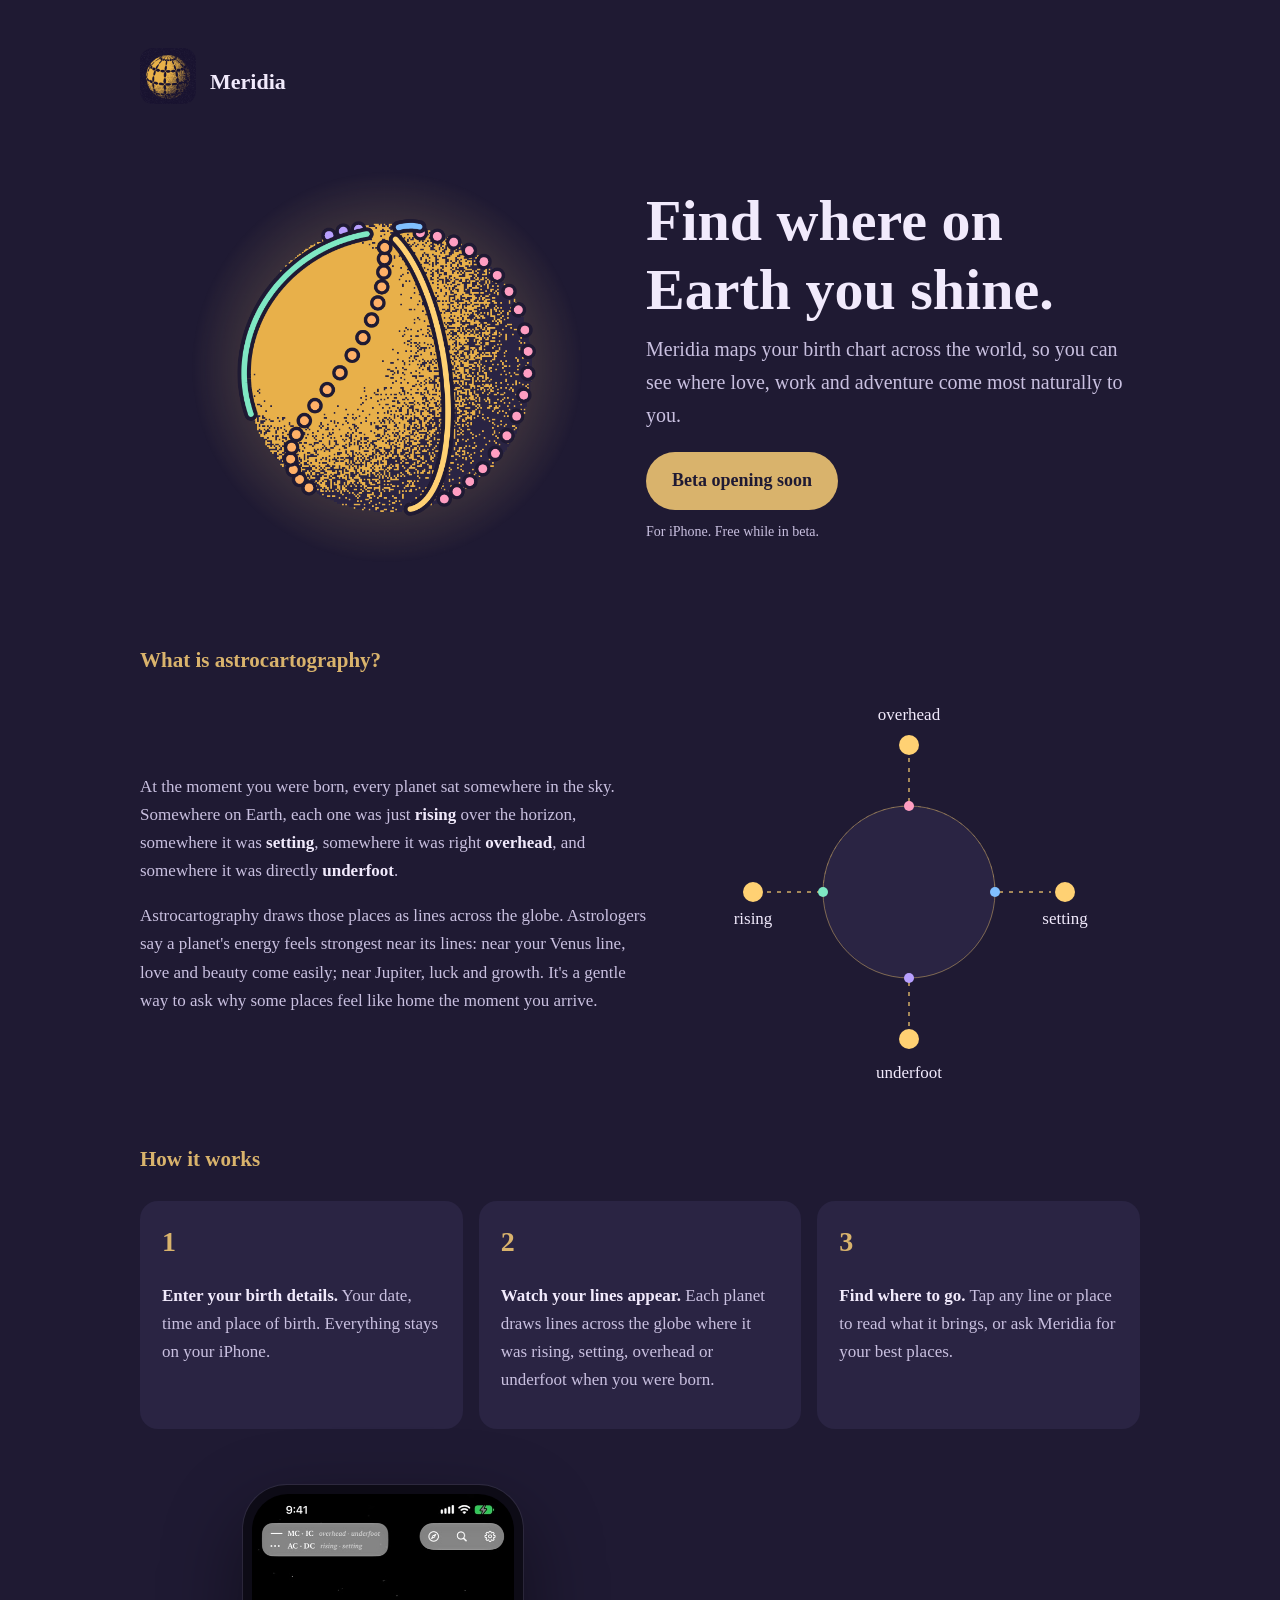
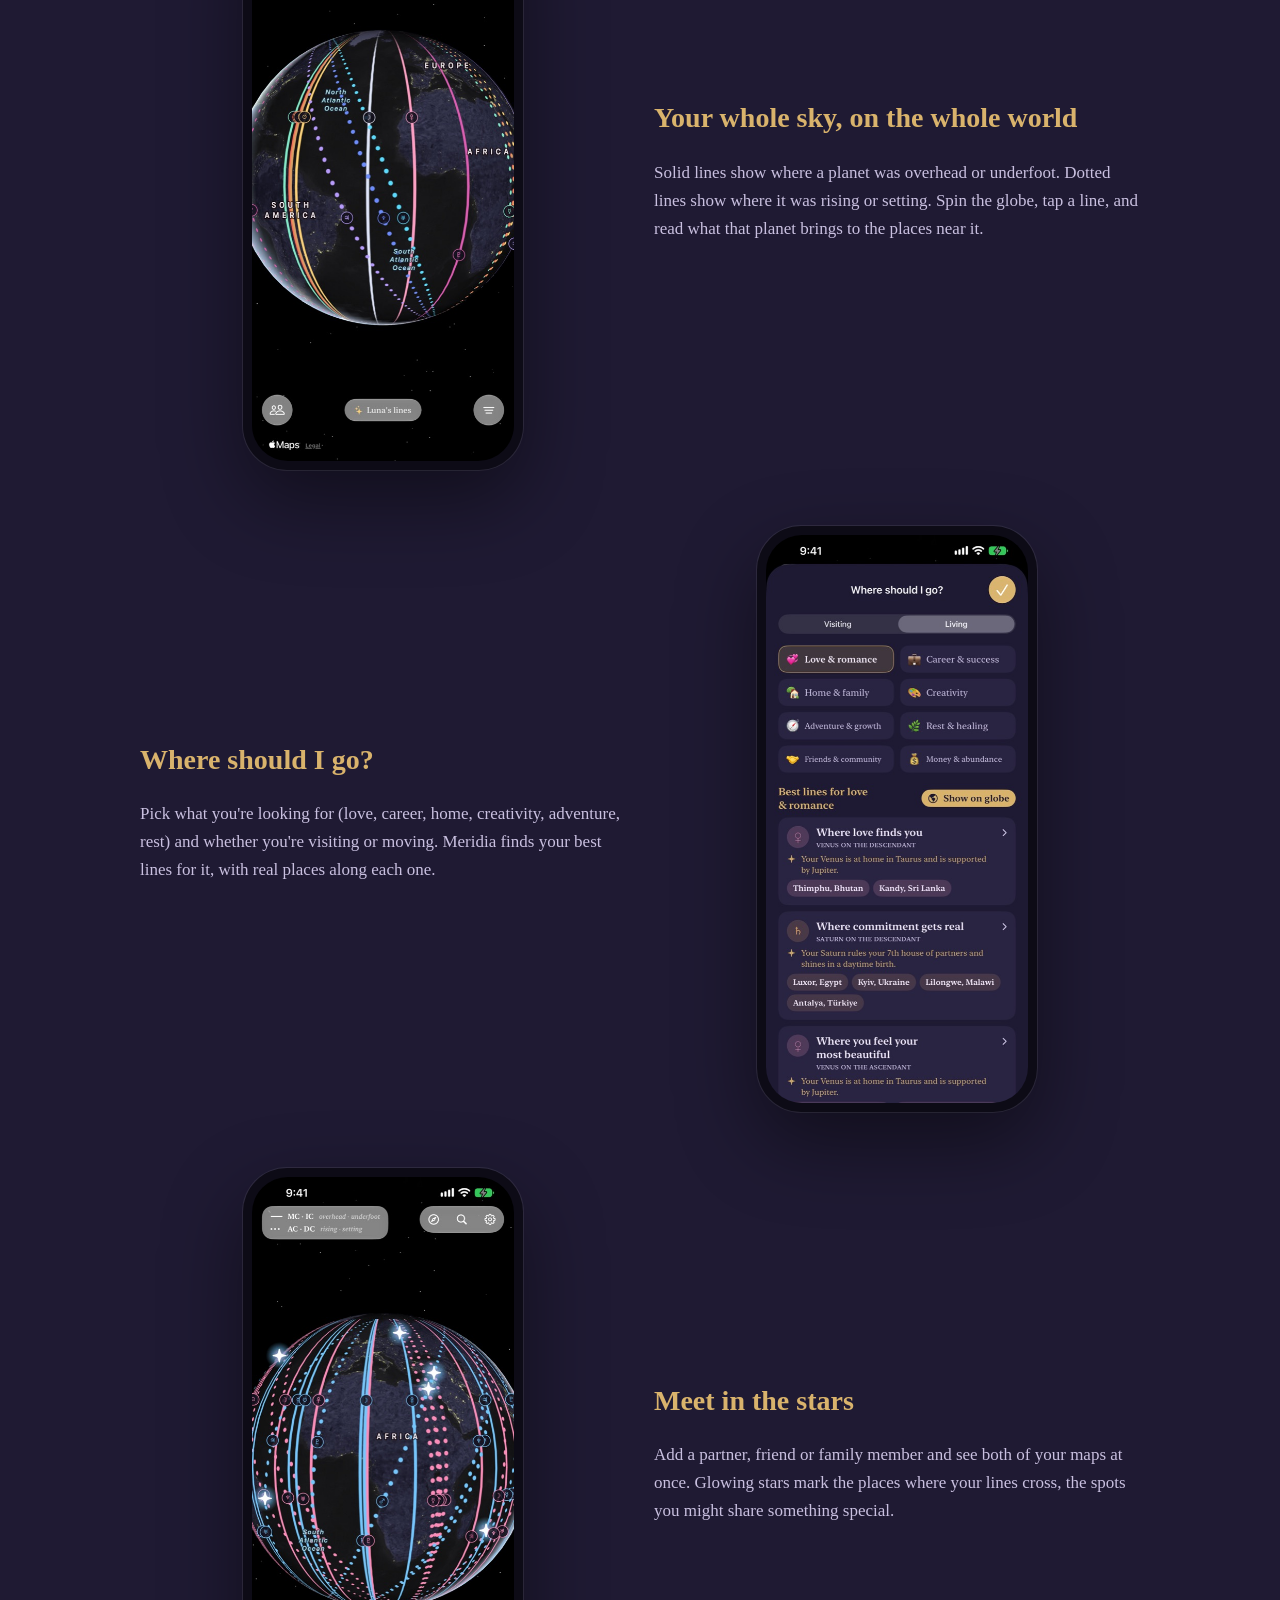
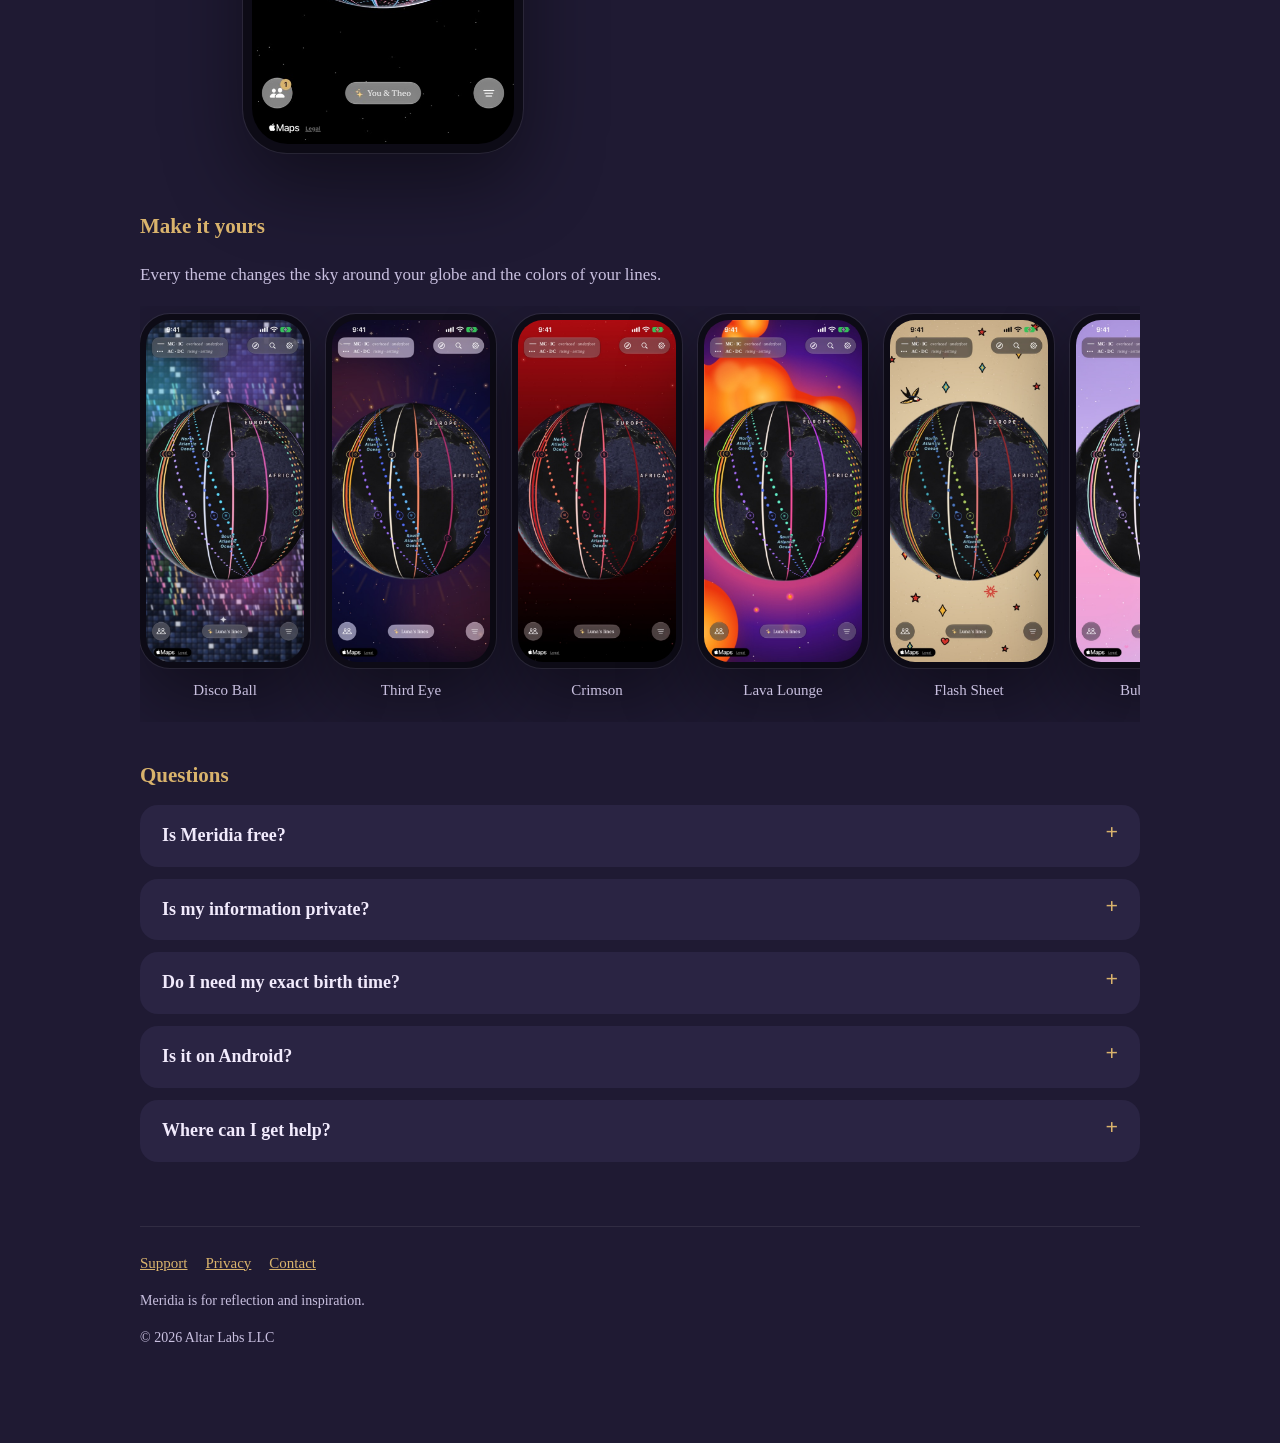
==== index.html @ f6f3c35a "Four-sided diagram, theme fan share card, soft globe glow, home links, Altar Labs LLC Co-Authored-By" ====
<!doctype html>
<html lang="en">
<head>
<meta charset="utf-8">
<meta name="viewport" content="width=device-width, initial-scale=1">
<title>Meridia: Astro Map</title>
<meta name="description" content="Meridia maps your birth chart across the world, so you can see where love, work and adventure come most naturally to you.">
<meta property="og:title" content="Meridia: Astro Map">
<meta property="og:description" content="Find where on Earth you shine.">
<meta property="og:type" content="website">
<meta property="og:url" content="https://getmeridia.app/">
<meta property="og:image" content="https://getmeridia.app/share.png">
<meta property="og:image:width" content="1200">
<meta property="og:image:height" content="630">
<meta property="og:image:alt" content="Four iPhones fanned out showing Meridia globes in different themes, next to the words Find where on Earth you shine.">
<meta name="twitter:card" content="summary_large_image">
<meta name="twitter:title" content="Meridia: Astro Map">
<meta name="twitter:description" content="Find where on Earth you shine.">
<meta name="twitter:image" content="https://getmeridia.app/share.png">
<link rel="icon" href="icon.png">
<link rel="apple-touch-icon" href="icon.png">
<link rel="stylesheet" href="style.css">
<style>
  main.home { max-width: 1040px; }
  .hero { display: grid; grid-template-columns: 1fr; gap: 12px; text-align: center; padding: 24px 0 40px; }
  .hero canvas { width: min(400px, 88vw); height: auto; aspect-ratio: 1; margin: 0 auto; display: block; }
  .hero h1 { font-size: clamp(36px, 7vw, 58px); margin: 8px 0 0; }
  .hero p.lede { font-size: 20px; max-width: 560px; margin: 8px auto 20px; }
  .button { display: inline-block; background: var(--gold); color: var(--bg); text-decoration: none; font-weight: 600;
            padding: 14px 26px; border-radius: 999px; font-size: 18px; }
  .button:hover { filter: brightness(1.08); }
  .note { font-size: 14px; margin-top: 10px; }
  .steps { display: grid; grid-template-columns: repeat(auto-fit, minmax(220px, 1fr)); gap: 16px; margin: 24px 0 56px; }
  .steps .card { margin: 0; }
  .steps b { display: block; color: var(--gold); font-size: 28px; margin-bottom: 4px; }
  .feature { display: grid; grid-template-columns: 1fr; gap: 28px; align-items: center; margin: 56px 0; }
  @media (min-width: 760px) {
    .hero { grid-template-columns: 1fr 1fr; text-align: left; align-items: center; }
    .hero p.lede { margin-left: 0; }
    .feature { grid-template-columns: 1fr 1fr; }
    .feature.flip .phone { order: 2; }
  }
  .phone { width: min(280px, 72vw); margin: 0 auto; border-radius: 44px; padding: 9px; background: #0d0b16;
           box-shadow: 0 0 0 1px rgba(255,255,255,0.08), 0 30px 80px rgba(0,0,0,0.45); }
  .phone img { display: block; width: 100%; border-radius: 36px; }
  .feature h2 { margin-top: 0; font-size: 28px; }
  .themes { display: flex; gap: 16px; overflow-x: auto; padding: 8px 4px 20px; scroll-snap-type: x mandatory; }
  .themes figure { flex: 0 0 auto; margin: 0; scroll-snap-align: start; text-align: center; }
  .themes .phone { width: 170px; border-radius: 30px; padding: 6px; }
  .themes .phone img { border-radius: 25px; }
  .themes figcaption { color: var(--muted); font-size: 15px; margin-top: 10px; }
  .explainer { display: grid; grid-template-columns: 1fr; gap: 28px; align-items: center; margin: 24px 0 56px; }
  @media (min-width: 760px) { .explainer { grid-template-columns: 1.1fr 1fr; } }
  .explainer svg { width: 100%; max-width: 420px; margin: 0 auto; display: block; }
  .faq details { background: var(--raised); border-radius: 18px; padding: 16px 22px; margin: 12px 0; }
  .faq summary { cursor: pointer; color: var(--text); font-weight: 600; font-size: 18px; list-style: none; }
  .faq summary::-webkit-details-marker { display: none; }
  .faq summary::after { content: "+"; float: right; color: var(--gold); font-size: 22px; line-height: 1; }
  .faq details[open] summary::after { content: "−"; }
  .faq details p { margin: 10px 0 0; }
  footer { border-top: 1px solid rgba(255,255,255,0.08); margin-top: 64px; padding-top: 24px; font-size: 15px; color: var(--muted); }
  footer a { margin-right: 18px; }
</style>
</head>
<body>
<main class="home">
<header><a href="/"><img src="icon.png" alt=""></a><a href="/">Meridia</a></header>

<section class="hero">
  <canvas id="globe" width="720" height="720" role="img" aria-label="A spinning gold globe crossed by planet lines"></canvas>
  <div>
    <h1>Find where on Earth you shine.</h1>
    <p class="lede">Meridia maps your birth chart across the world, so you can see where love, work and adventure come most naturally to you.</p>
    <span class="button">Beta opening soon</span>
    <p class="note">For iPhone. Free while in beta.</p>
  </div>
</section>

<h2>What is astrocartography?</h2>
<section class="explainer">
  <div>
    <p>At the moment you were born, every planet sat somewhere in the sky. Somewhere on Earth, each one was just <strong>rising</strong> over the horizon, somewhere it was <strong>setting</strong>, somewhere it was right <strong>overhead</strong>, and somewhere it was directly <strong>underfoot</strong>.</p>
    <p>Astrocartography draws those places as lines across the globe. Astrologers say a planet's energy feels strongest near its lines: near your Venus line, love and beauty come easily; near Jupiter, luck and growth. It's a gentle way to ask why some places feel like home the moment you arrive.</p>
  </div>
  <svg viewBox="0 0 420 384" role="img" aria-labelledby="dtitle">
    <title id="dtitle">Diagram: the Earth with the Sun rising on one side, setting on the other, overhead at the top, and underfoot at the bottom</title>
    <circle cx="210" cy="190" r="86" fill="#2a2443" stroke="#d9b36c" stroke-opacity="0.5"/>
    <path d="M124 190 A86 86 0 0 1 296 190" fill="none" stroke="#d9b36c" stroke-opacity="0.25" stroke-dasharray="3 6"/>
    <g fill="#ffd173"><circle cx="210" cy="337" r="10"/><circle cx="210" cy="43" r="10"/><circle cx="54" cy="190" r="10"/><circle cx="366" cy="190" r="10"/></g>
    <g stroke="#ffd173" stroke-width="2" stroke-dasharray="4 6" opacity="0.6">
      <line x1="210" y1="56" x2="210" y2="100"/><line x1="210" y1="280" x2="210" y2="324"/><line x1="68" y1="190" x2="120" y2="190"/><line x1="300" y1="190" x2="352" y2="190"/>
    </g>
    <g fill="#f1eafc" font-family="Iowan Old Style, Georgia, serif" font-size="17" text-anchor="middle">
      <text x="210" y="18">overhead</text><text x="54" y="222">rising</text><text x="366" y="222">setting</text>
      <text x="210" y="376">underfoot</text>
    </g>
    <circle cx="210" cy="276" r="5" fill="#b8a0ff"/>
    <circle cx="210" cy="104" r="5" fill="#ff9ec2"/><circle cx="124" cy="190" r="5" fill="#7fe8c4"/><circle cx="296" cy="190" r="5" fill="#80bfff"/>
  </svg>
</section>

<h2>How it works</h2>
<div class="steps">
  <div class="card"><b>1</b><p><strong>Enter your birth details.</strong> Your date, time and place of birth. Everything stays on your iPhone.</p></div>
  <div class="card"><b>2</b><p><strong>Watch your lines appear.</strong> Each planet draws lines across the globe where it was rising, setting, overhead or underfoot when you were born.</p></div>
  <div class="card"><b>3</b><p><strong>Find where to go.</strong> Tap any line or place to read what it brings, or ask Meridia for your best places.</p></div>
</div>

<section class="feature">
  <div class="phone"><img src="shots/globe.jpg" alt="A globe in Meridia covered with colorful planet lines" loading="lazy"></div>
  <div>
    <h2>Your whole sky, on the whole world</h2>
    <p>Solid lines show where a planet was overhead or underfoot. Dotted lines show where it was rising or setting. Spin the globe, tap a line, and read what that planet brings to the places near it.</p>
  </div>
</section>

<section class="feature flip">
  <div class="phone"><img src="shots/where.jpg" alt="The Where should I go screen with goals like love, career and home" loading="lazy"></div>
  <div>
    <h2>Where should I go?</h2>
    <p>Pick what you're looking for (love, career, home, creativity, adventure, rest) and whether you're visiting or moving. Meridia finds your best lines for it, with real places along each one.</p>
  </div>
</section>

<section class="feature">
  <div class="phone"><img src="shots/together.jpg" alt="Two people's lines on the globe with glowing stars where they cross" loading="lazy"></div>
  <div>
    <h2>Meet in the stars</h2>
    <p>Add a partner, friend or family member and see both of your maps at once. Glowing stars mark the places where your lines cross, the spots you might share something special.</p>
  </div>
</section>

<h2>Make it yours</h2>
<p>Every theme changes the sky around your globe and the colors of your lines.</p>
<div class="themes">
  <figure><div class="phone"><img src="shots/theme-discoBall.jpg" alt="Disco Ball theme" loading="lazy"></div><figcaption>Disco Ball</figcaption></figure>
  <figure><div class="phone"><img src="shots/theme-thirdEye.jpg" alt="Third Eye theme" loading="lazy"></div><figcaption>Third Eye</figcaption></figure>
  <figure><div class="phone"><img src="shots/theme-crimson.jpg" alt="Crimson theme" loading="lazy"></div><figcaption>Crimson</figcaption></figure>
  <figure><div class="phone"><img src="shots/theme-lavaLounge.jpg" alt="Lava Lounge theme" loading="lazy"></div><figcaption>Lava Lounge</figcaption></figure>
  <figure><div class="phone"><img src="shots/theme-flashSheet.jpg" alt="Flash Sheet theme" loading="lazy"></div><figcaption>Flash Sheet</figcaption></figure>
  <figure><div class="phone"><img src="shots/theme-bloodmoonBubblegum.jpg" alt="Bubblegum theme" loading="lazy"></div><figcaption>Bubblegum</figcaption></figure>
</div>

<h2>Questions</h2>
<section class="faq">
  <details><summary>Is Meridia free?</summary><p>Yes, Meridia is free while it's in beta.</p></details>
  <details><summary>Is my information private?</summary><p>Yes! Your birth details and your people stay on your iPhone. There are no accounts, no ads and no tracking. <a href="/privacy">Read the privacy policy</a>.</p></details>
  <details><summary>Do I need my exact birth time?</summary><p>It helps a lot, since four minutes moves a line about 100 km. If you only know roughly when you were born, Meridia shows soft bands covering everywhere your lines could be. Comparing with friends needs exact times for both of you.</p></details>
  <details><summary>Is it on Android?</summary><p>Not yet. Meridia is made for iPhone.</p></details>
  <details><summary>Where can I get help?</summary><p>Visit <a href="/support">Support</a> or email <a href="mailto:meridia.support@gmail.com">meridia.support@gmail.com</a>.</p></details>
</section>

<footer>
  <a href="/support">Support</a><a href="/privacy">Privacy</a><a href="mailto:meridia.support@gmail.com">Contact</a>
  <p class="small">Meridia is for reflection and inspiration.</p>
  <p class="small">© 2026 Altar Labs LLC</p>
</footer>
</main>

<script>
// A slowly turning gold globe with planet lines, printed with a soft grain,
// in the style of the app icon. Still when Reduce Motion is on.
(function () {
  const canvas = document.getElementById('globe');
  const ctx = canvas.getContext('2d');
  const W = canvas.width, R = W * 0.36, C = W / 2;
  const calm = window.matchMedia('(prefers-reduced-motion: reduce)').matches;
  const tilt = 0.35;
  // The grainy gold ball, printed once like the app icon (light from the
  // upper left), then reused every frame.
  const ball = document.createElement('canvas');
  ball.width = ball.height = W;
  (function () {
    const b = ball.getContext('2d'), img = b.createImageData(W, W), d = img.data, cell = 3;
    for (let py = 0; py < W; py += cell) for (let px = 0; px < W; px += cell) {
      const x = (px - C) / R, y = (py - C) / R, r2 = x * x + y * y;
      if (r2 >= 1) continue;
      const z = Math.sqrt(1 - r2);
      const light = Math.max(0, -0.55 * x - 0.35 * y + 0.76 * z);
      const gold = Math.random() < 0.12 + 0.88 * Math.min(1, light * 1.25);
      const [cr, cg, cb] = gold ? [232, 176, 74] : [42, 36, 67];
      for (let oy = 0; oy < cell; oy++) for (let ox = 0; ox < cell; ox++) {
        const i = ((py + oy) * W + px + ox) * 4;
        d[i] = cr; d[i + 1] = cg; d[i + 2] = cb; d[i + 3] = 255;
      }
    }
    b.putImageData(img, 0, 0);
  })();
  const lines = [
    { lon: 0.2, color: '#ffd173' }, { lon: 1.1, color: '#ff9ec2' },
    { lon: 2.3, color: '#80bfff' }, { lon: 3.4, color: '#b8a0ff' },
    { lon: 4.6, color: '#7fe8c4' }, { lon: 5.5, color: '#ffb067' },
  ];
  function project(lat, lon, spin) {
    const x = Math.cos(lat) * Math.sin(lon + spin), z0 = Math.cos(lat) * Math.cos(lon + spin), y0 = Math.sin(lat);
    const y = y0 * Math.cos(tilt) - z0 * Math.sin(tilt), z = y0 * Math.sin(tilt) + z0 * Math.cos(tilt);
    return [C + x * R, C - y * R, z];
  }
  function draw(t) {
    const spin = calm ? 0.6 : t / 9000;
    ctx.clearRect(0, 0, W, W);
    // Soft halo.
    const halo = ctx.createRadialGradient(C, C, R * 0.9, C, C, C * 0.98);
    halo.addColorStop(0, 'rgba(217,179,108,0.18)'); halo.addColorStop(1, 'rgba(217,179,108,0)');
    ctx.fillStyle = halo; ctx.fillRect(0, 0, W, W);
    // Sphere with grainy shading, lit from the upper left.
    ctx.drawImage(ball, 0, 0);
    // Planet lines: solid meridians and dotted curves, front side only.
    // Each line is a dark cut in the gold with its color glowing inside.
    ctx.lineCap = 'round';
    for (const [i, line] of lines.entries()) {
      if (i % 2 === 0) {
        const path = new Path2D(); let pen = false;
        for (let lat = -1.45; lat <= 1.45; lat += 0.03) {
          const [x, y, z] = project(lat, line.lon, spin);
          if (z > 0) { pen ? path.lineTo(x, y) : path.moveTo(x, y); pen = true; } else pen = false;
        }
        ctx.strokeStyle = '#1f1a33'; ctx.lineWidth = 24; ctx.stroke(path);
        ctx.strokeStyle = line.color; ctx.lineWidth = 10; ctx.stroke(path);
      } else {
        for (let lat = -1.4; lat <= 1.4; lat += 0.13) {
          const [x, y, z] = project(lat, line.lon + 0.5 * Math.sin(lat * 1.4), spin);
          if (z <= 0) continue;
          ctx.fillStyle = '#1f1a33'; ctx.beginPath(); ctx.arc(x, y, 14, 0, Math.PI * 2); ctx.fill();
          ctx.fillStyle = line.color; ctx.beginPath(); ctx.arc(x, y, 8, 0, Math.PI * 2); ctx.fill();
        }
      }
    }
    if (!calm) requestAnimationFrame(draw);
  }
  requestAnimationFrame(draw);
})();
</script>
</body>
</html>
---- style.css ----
:root { --bg: #1f1a33; --raised: #2a2443; --text: #f1eafc; --muted: #c9c0e0; --gold: #d9b36c; }
* { box-sizing: border-box; }
body { margin: 0; background: var(--bg); color: var(--text); font: 17px/1.65 "Iowan Old Style", Georgia, serif; }
main { max-width: 680px; margin: 0 auto; padding: 48px 20px 80px; }
header { display: flex; align-items: center; gap: 14px; margin-bottom: 28px; }
header img { width: 56px; height: 56px; border-radius: 13px; }
header a { color: var(--text); text-decoration: none; font-size: 22px; font-weight: 600; }
h1 { font-size: 34px; line-height: 1.2; margin: 0 0 6px; }
h2 { font-size: 21px; color: var(--gold); margin: 36px 0 8px; }
p, li { color: var(--muted); }
strong { color: var(--text); }
a { color: var(--gold); }
.card { background: var(--raised); border-radius: 18px; padding: 18px 22px; margin: 18px 0; }
.small { font-size: 14px; }
nav { margin-top: 48px; font-size: 15px; }
nav a { margin-right: 18px; }
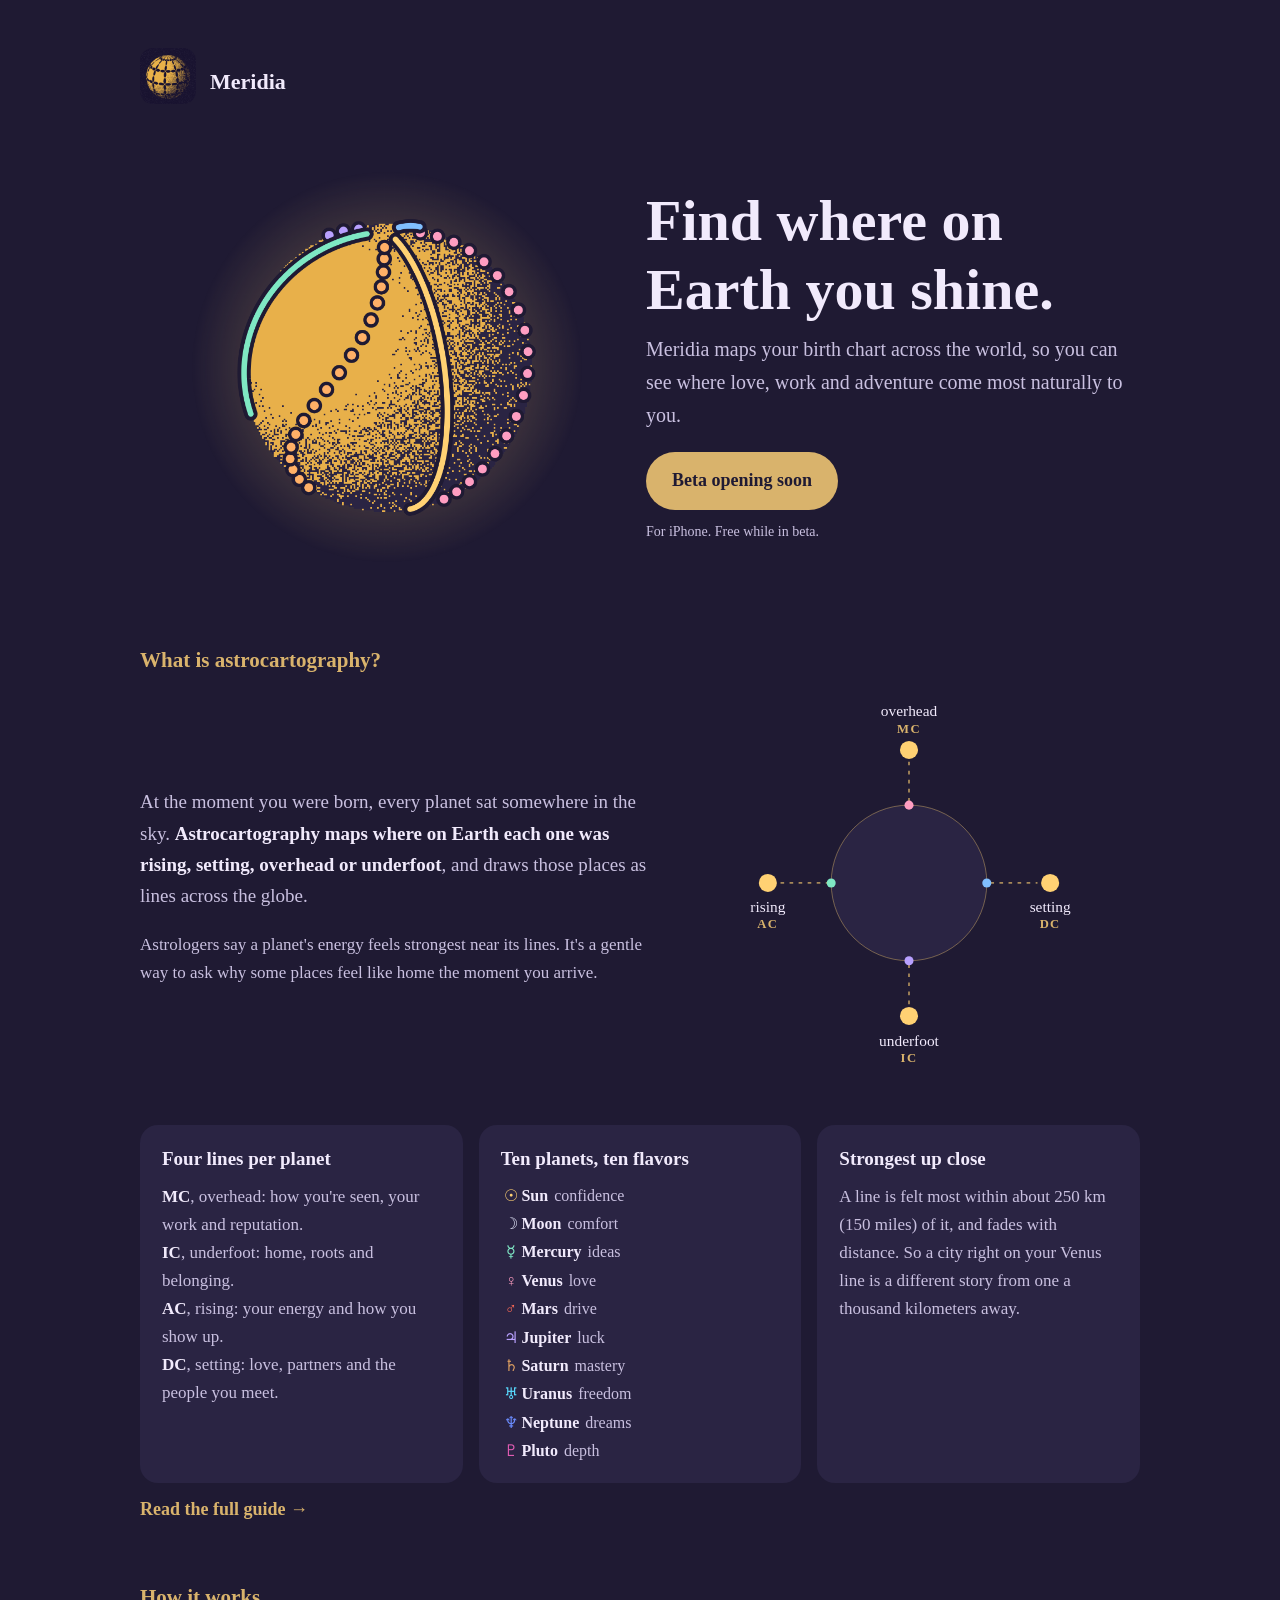
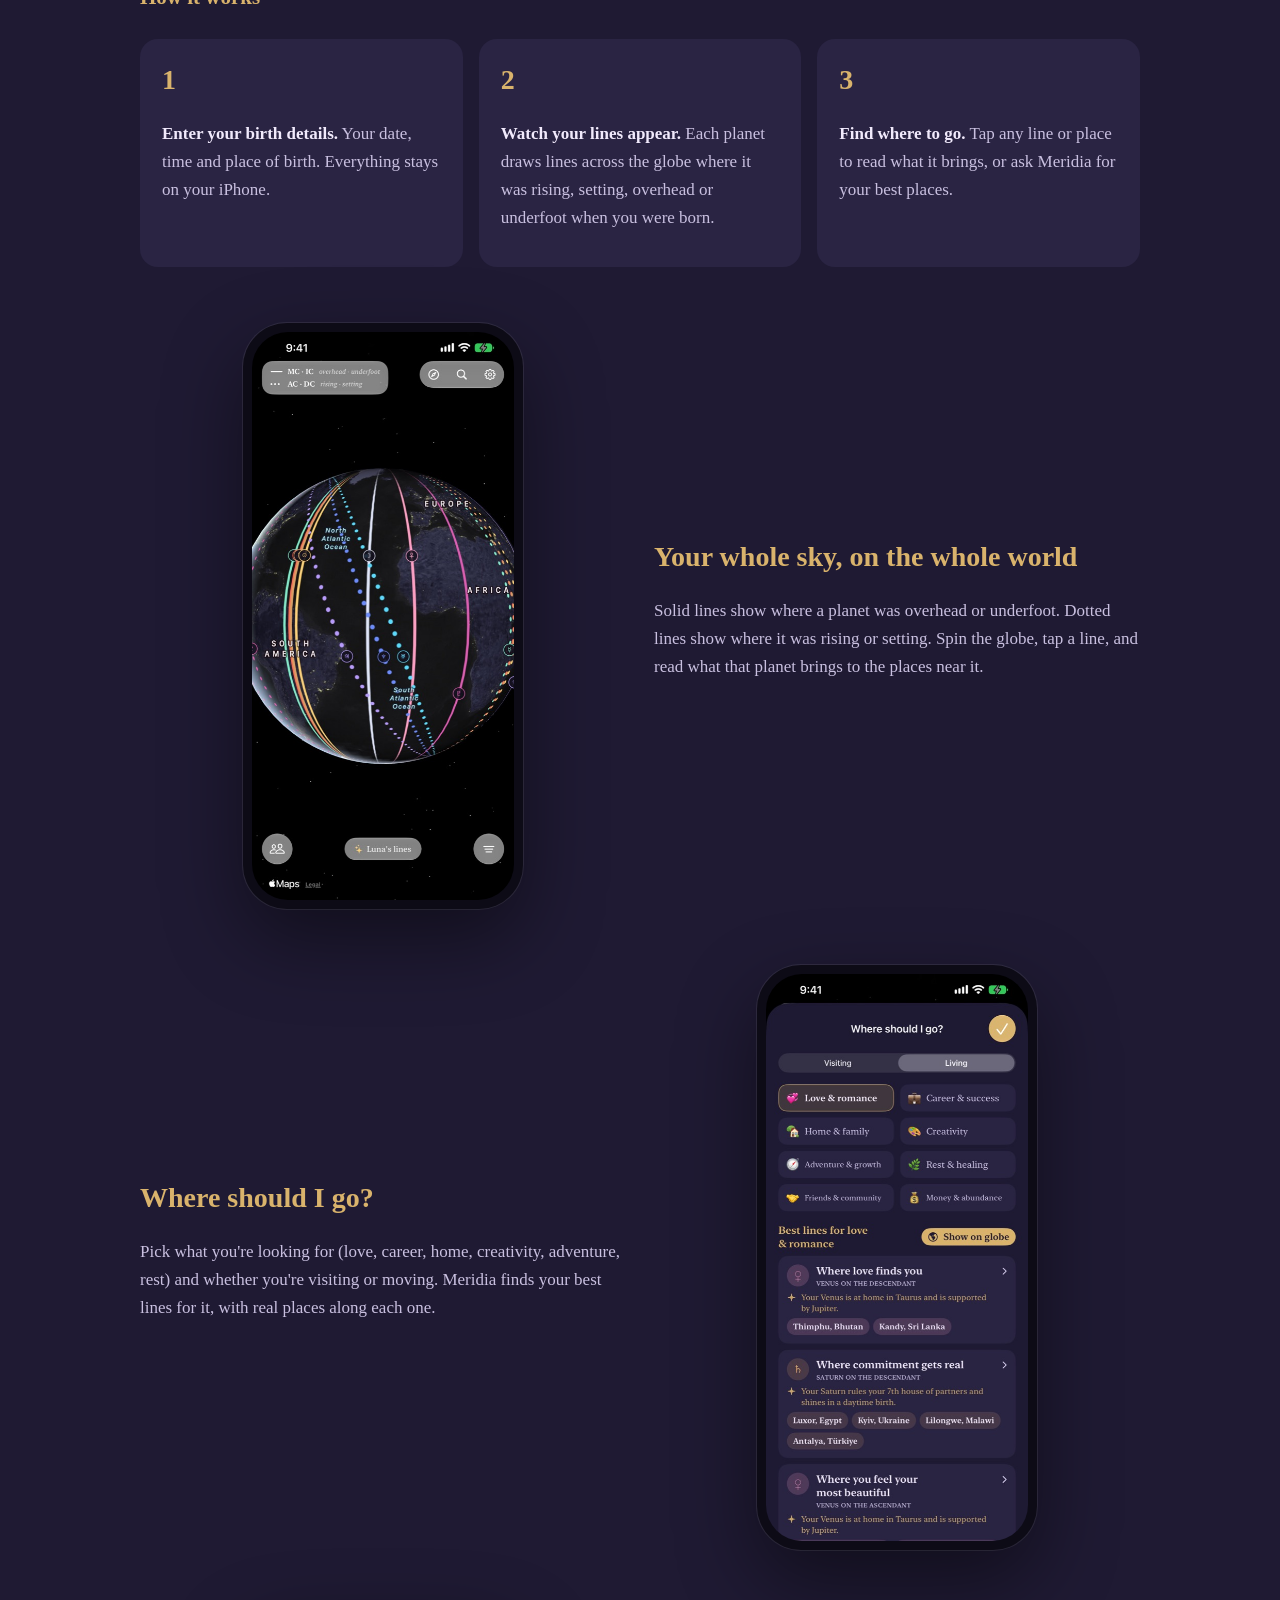
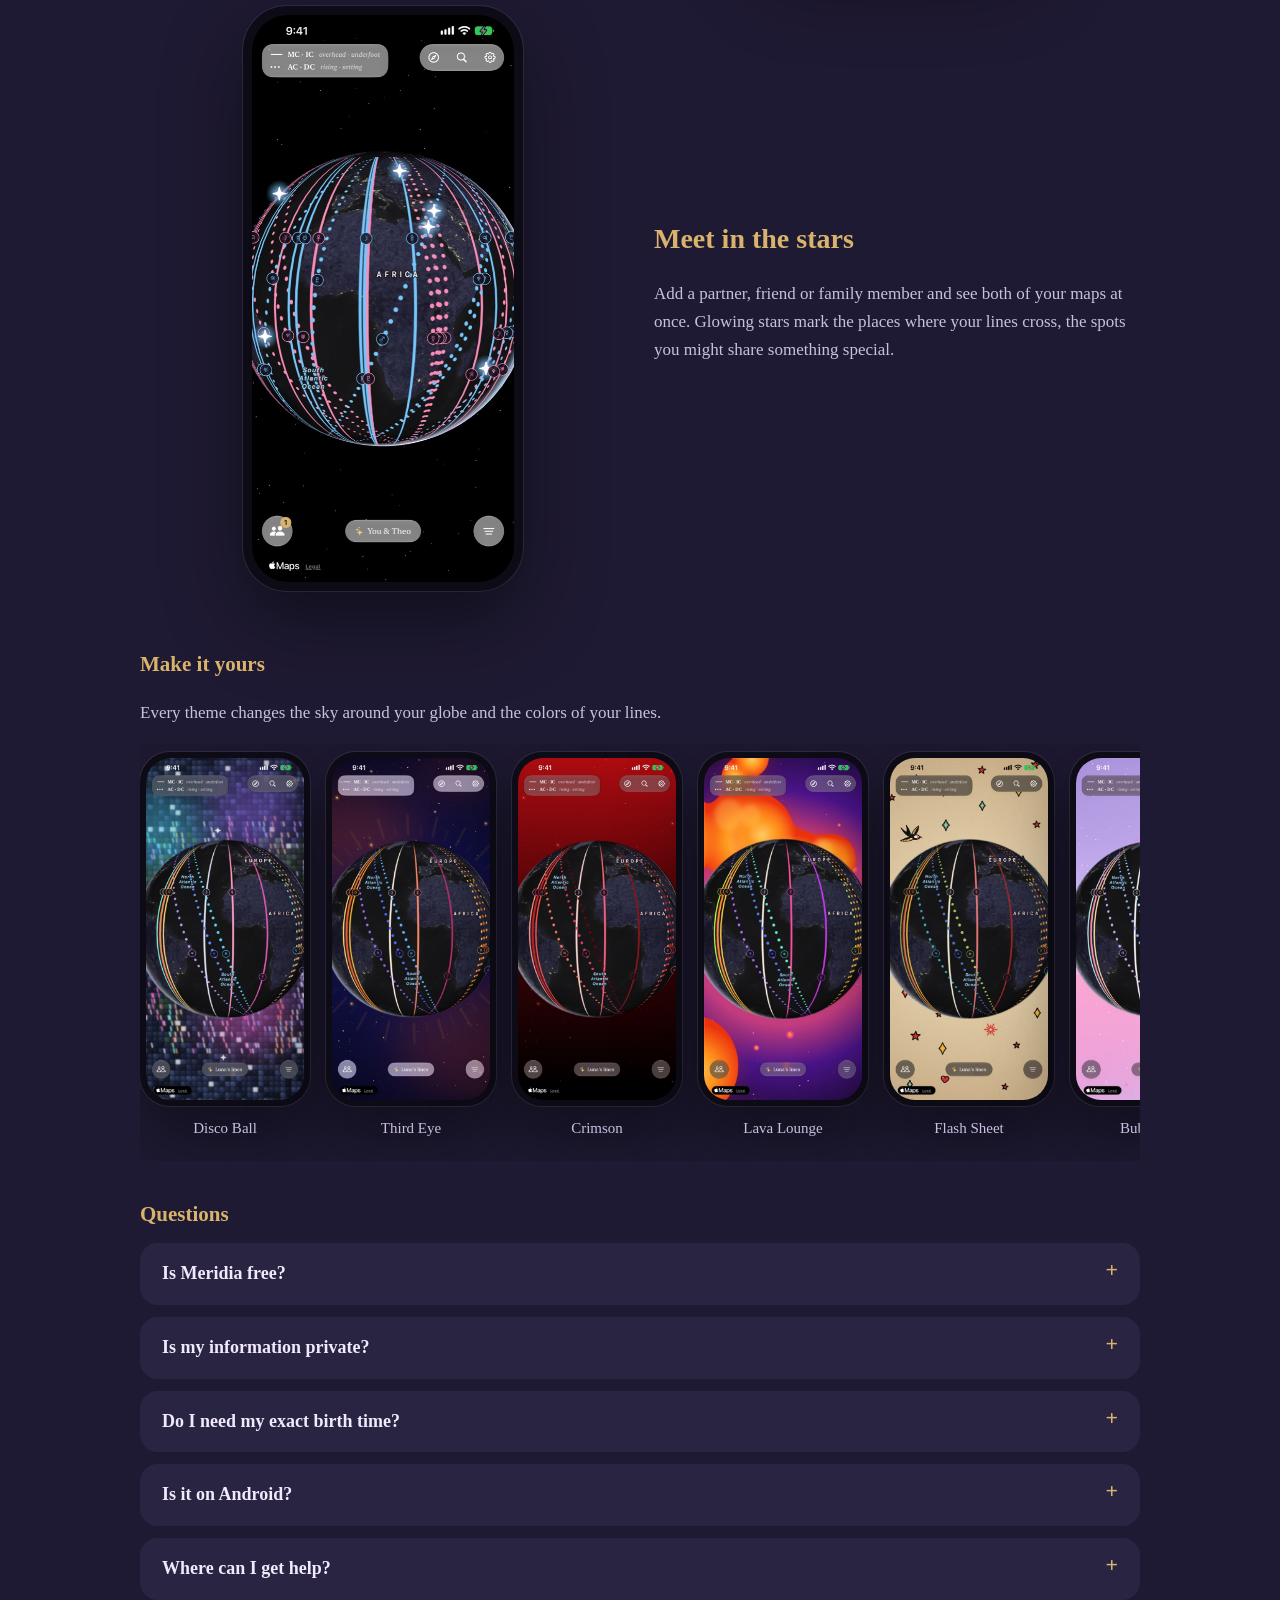
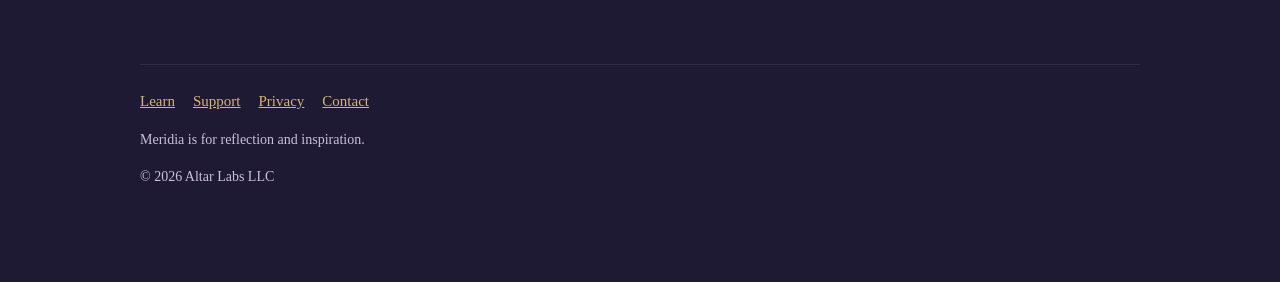
==== commit 9b8c1c57: "Astrocartography explainer: labeled angles, three learn cards, full guide at /learn Co-Authored-By: " ====
--- a/index.html
+++ b/index.html
@@ -51,7 +51,17 @@
   .themes figcaption { color: var(--muted); font-size: 15px; margin-top: 10px; }
   .explainer { display: grid; grid-template-columns: 1fr; gap: 28px; align-items: center; margin: 24px 0 56px; }
   @media (min-width: 760px) { .explainer { grid-template-columns: 1.1fr 1fr; } }
-  .explainer svg { width: 100%; max-width: 420px; margin: 0 auto; display: block; }
+  .explainer svg { width: 100%; max-width: 380px; margin: 0 auto; display: block; }
+  .lede-small { font-size: 19px; }
+  .learn-cards { display: grid; grid-template-columns: repeat(auto-fit, minmax(250px, 1fr)); gap: 16px; margin: 8px 0 12px; }
+  .learn-cards .card { margin: 0; }
+  .learn-cards h3 { margin: 0 0 8px; font-size: 19px; color: var(--text); }
+  .learn-cards p { margin: 0; }
+  .planets { list-style: none; padding: 0; margin: 0; display: grid; gap: 2px; color: var(--muted); font-size: 16px; }
+  .planets b { color: var(--text); font-weight: 600; margin-right: 6px; }
+  .planets span { display: inline-block; width: 1.3em; text-align: center; }
+  .more { margin: 0 0 56px; font-size: 18px; }
+  .more a { text-decoration: none; font-weight: 600; }
   .faq details { background: var(--raised); border-radius: 18px; padding: 16px 22px; margin: 12px 0; }
   .faq summary { cursor: pointer; color: var(--text); font-weight: 600; font-size: 18px; list-style: none; }
   .faq summary::-webkit-details-marker { display: none; }
@@ -79,25 +89,61 @@
 <h2>What is astrocartography?</h2>
 <section class="explainer">
   <div>
-    <p>At the moment you were born, every planet sat somewhere in the sky. Somewhere on Earth, each one was just <strong>rising</strong> over the horizon, somewhere it was <strong>setting</strong>, somewhere it was right <strong>overhead</strong>, and somewhere it was directly <strong>underfoot</strong>.</p>
-    <p>Astrocartography draws those places as lines across the globe. Astrologers say a planet's energy feels strongest near its lines: near your Venus line, love and beauty come easily; near Jupiter, luck and growth. It's a gentle way to ask why some places feel like home the moment you arrive.</p>
-  </div>
-  <svg viewBox="0 0 420 384" role="img" aria-labelledby="dtitle">
-    <title id="dtitle">Diagram: the Earth with the Sun rising on one side, setting on the other, overhead at the top, and underfoot at the bottom</title>
-    <circle cx="210" cy="190" r="86" fill="#2a2443" stroke="#d9b36c" stroke-opacity="0.5"/>
-    <path d="M124 190 A86 86 0 0 1 296 190" fill="none" stroke="#d9b36c" stroke-opacity="0.25" stroke-dasharray="3 6"/>
-    <g fill="#ffd173"><circle cx="210" cy="337" r="10"/><circle cx="210" cy="43" r="10"/><circle cx="54" cy="190" r="10"/><circle cx="366" cy="190" r="10"/></g>
+    <p class="lede-small">At the moment you were born, every planet sat somewhere in the sky. <strong>Astrocartography maps where on Earth each one was rising, setting, overhead or underfoot</strong>, and draws those places as lines across the globe.</p>
+    <p>Astrologers say a planet's energy feels strongest near its lines. It's a gentle way to ask why some places feel like home the moment you arrive.</p>
+  </div>
+  <svg viewBox="0 0 420 406" role="img" aria-labelledby="dtitle">
+    <title id="dtitle">Diagram of the four angles: the Midheaven (MC) overhead at the top, the Ascendant (AC) rising on the left, the Descendant (DC) setting on the right, and the Imum Coeli (IC) underfoot at the bottom</title>
+    <circle cx="210" cy="200" r="86" fill="#2a2443" stroke="#d9b36c" stroke-opacity="0.5"/>
+    <g fill="#ffd173"><circle cx="210" cy="53" r="10"/><circle cx="210" cy="347" r="10"/><circle cx="54" cy="200" r="10"/><circle cx="366" cy="200" r="10"/></g>
     <g stroke="#ffd173" stroke-width="2" stroke-dasharray="4 6" opacity="0.6">
-      <line x1="210" y1="56" x2="210" y2="100"/><line x1="210" y1="280" x2="210" y2="324"/><line x1="68" y1="190" x2="120" y2="190"/><line x1="300" y1="190" x2="352" y2="190"/>
+      <line x1="210" y1="66" x2="210" y2="110"/><line x1="210" y1="290" x2="210" y2="334"/>
+      <line x1="68" y1="200" x2="120" y2="200"/><line x1="300" y1="200" x2="352" y2="200"/>
     </g>
-    <g fill="#f1eafc" font-family="Iowan Old Style, Georgia, serif" font-size="17" text-anchor="middle">
-      <text x="210" y="18">overhead</text><text x="54" y="222">rising</text><text x="366" y="222">setting</text>
-      <text x="210" y="376">underfoot</text>
+    <circle cx="210" cy="114" r="5" fill="#ff9ec2"/><circle cx="210" cy="286" r="5" fill="#b8a0ff"/>
+    <circle cx="124" cy="200" r="5" fill="#7fe8c4"/><circle cx="296" cy="200" r="5" fill="#80bfff"/>
+    <g font-family="Iowan Old Style, Georgia, serif" text-anchor="middle">
+      <g fill="#f1eafc" font-size="17">
+        <text x="210" y="16">overhead</text><text x="210" y="380">underfoot</text>
+        <text x="54" y="232">rising</text><text x="366" y="232">setting</text>
+      </g>
+      <g fill="#d9b36c" font-size="14" font-weight="700" letter-spacing="1.5">
+        <text x="210" y="34">MC</text><text x="210" y="398">IC</text>
+        <text x="54" y="250">AC</text><text x="366" y="250">DC</text>
+      </g>
     </g>
-    <circle cx="210" cy="276" r="5" fill="#b8a0ff"/>
-    <circle cx="210" cy="104" r="5" fill="#ff9ec2"/><circle cx="124" cy="190" r="5" fill="#7fe8c4"/><circle cx="296" cy="190" r="5" fill="#80bfff"/>
   </svg>
 </section>
+
+<div class="learn-cards">
+  <div class="card">
+    <h3>Four lines per planet</h3>
+    <p><strong>MC</strong>, overhead: how you're seen, your work and reputation.<br>
+       <strong>IC</strong>, underfoot: home, roots and belonging.<br>
+       <strong>AC</strong>, rising: your energy and how you show up.<br>
+       <strong>DC</strong>, setting: love, partners and the people you meet.</p>
+  </div>
+  <div class="card">
+    <h3>Ten planets, ten flavors</h3>
+    <ul class="planets">
+      <li><span style="color:#ffd173">☉&#xFE0E;</span><b>Sun</b>confidence</li>
+      <li><span style="color:#e3e6fa">☽&#xFE0E;</span><b>Moon</b>comfort</li>
+      <li><span style="color:#80ebc7">☿&#xFE0E;</span><b>Mercury</b>ideas</li>
+      <li><span style="color:#ff9ec2">♀&#xFE0E;</span><b>Venus</b>love</li>
+      <li><span style="color:#ff6b57">♂&#xFE0E;</span><b>Mars</b>drive</li>
+      <li><span style="color:#b8a0ff">♃&#xFE0E;</span><b>Jupiter</b>luck</li>
+      <li><span style="color:#dc9e61">♄&#xFE0E;</span><b>Saturn</b>mastery</li>
+      <li><span style="color:#59dbff">♅&#xFE0E;</span><b>Uranus</b>freedom</li>
+      <li><span style="color:#6b8cff">♆&#xFE0E;</span><b>Neptune</b>dreams</li>
+      <li><span style="color:#e05cb3">♇&#xFE0E;</span><b>Pluto</b>depth</li>
+    </ul>
+  </div>
+  <div class="card">
+    <h3>Strongest up close</h3>
+    <p>A line is felt most within about 250 km (150 miles) of it, and fades with distance. So a city right on your Venus line is a different story from one a thousand kilometers away.</p>
+  </div>
+</div>
+<p class="more"><a href="/learn">Read the full guide →</a></p>
 
 <h2>How it works</h2>
 <div class="steps">
@@ -151,7 +197,7 @@
 </section>
 
 <footer>
-  <a href="/support">Support</a><a href="/privacy">Privacy</a><a href="mailto:meridia.support@gmail.com">Contact</a>
+  <a href="/learn">Learn</a><a href="/support">Support</a><a href="/privacy">Privacy</a><a href="mailto:meridia.support@gmail.com">Contact</a>
   <p class="small">Meridia is for reflection and inspiration.</p>
   <p class="small">© 2026 Altar Labs LLC</p>
 </footer>
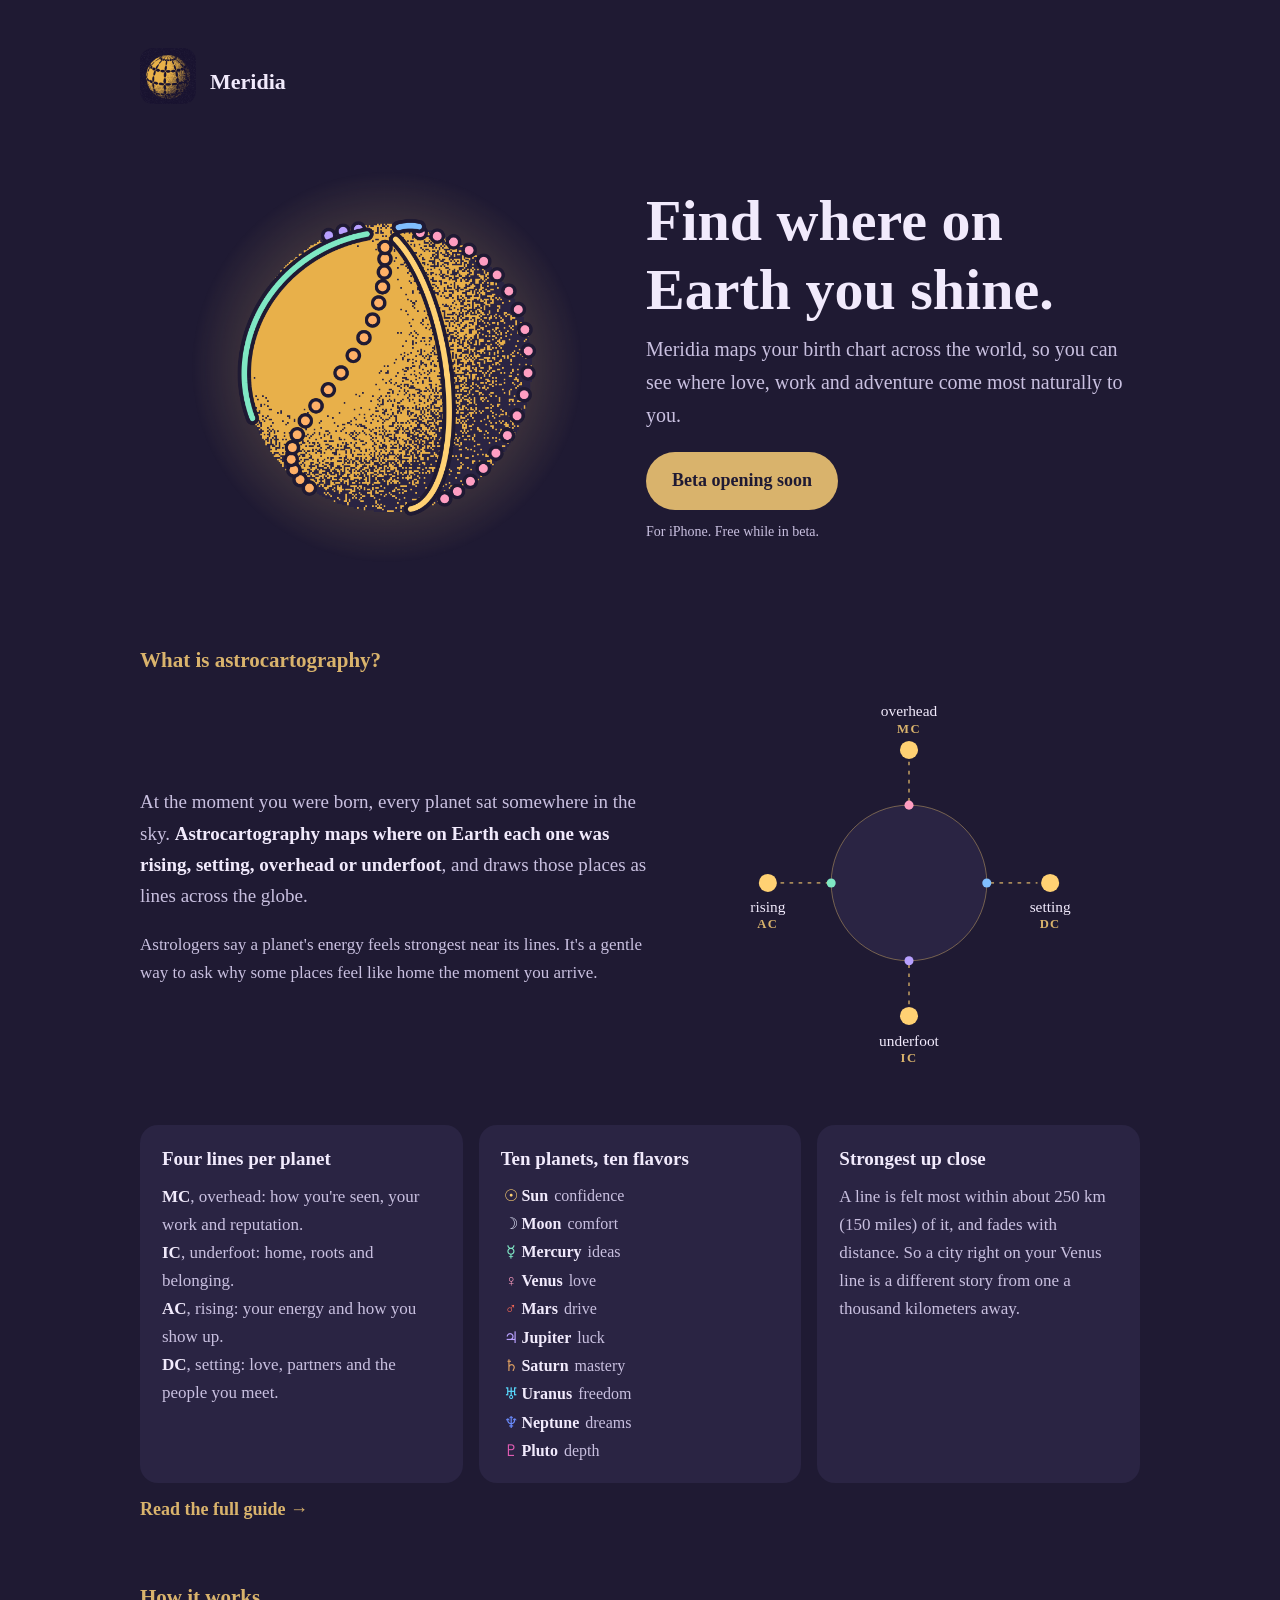
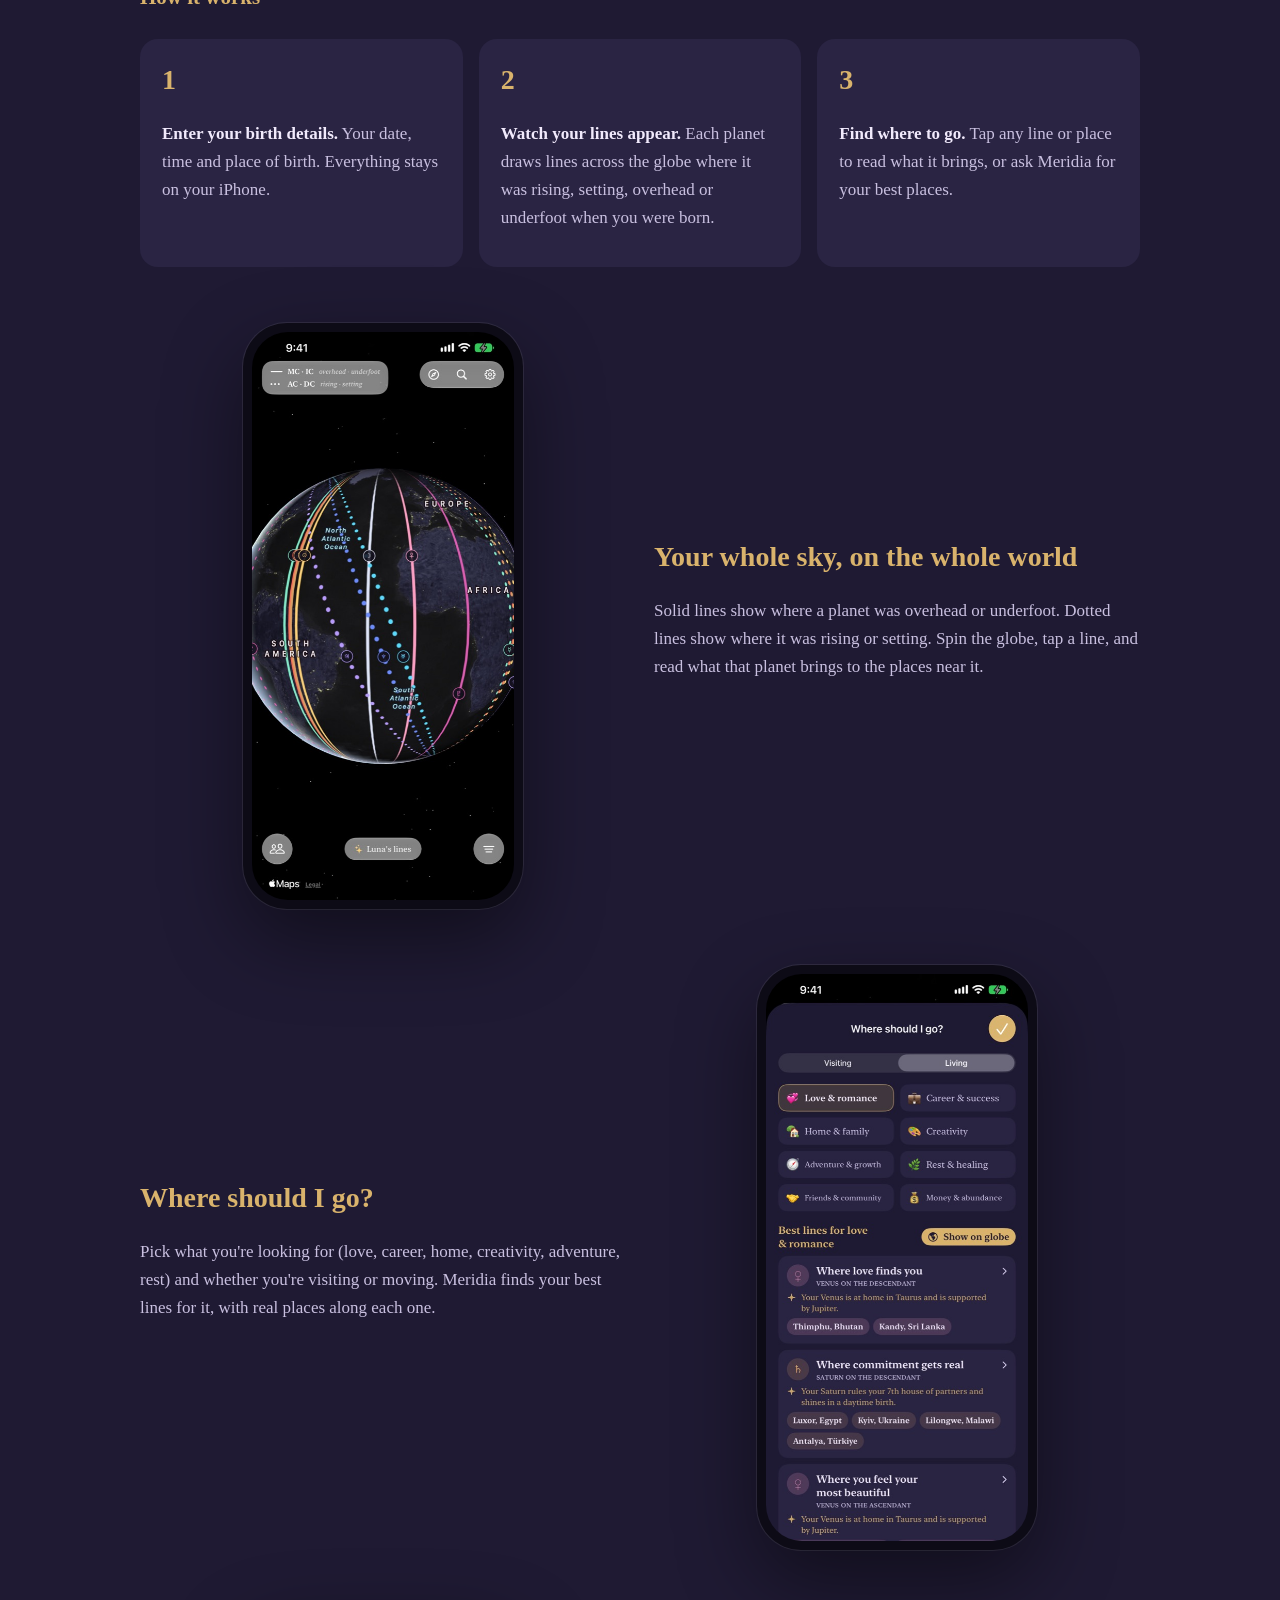
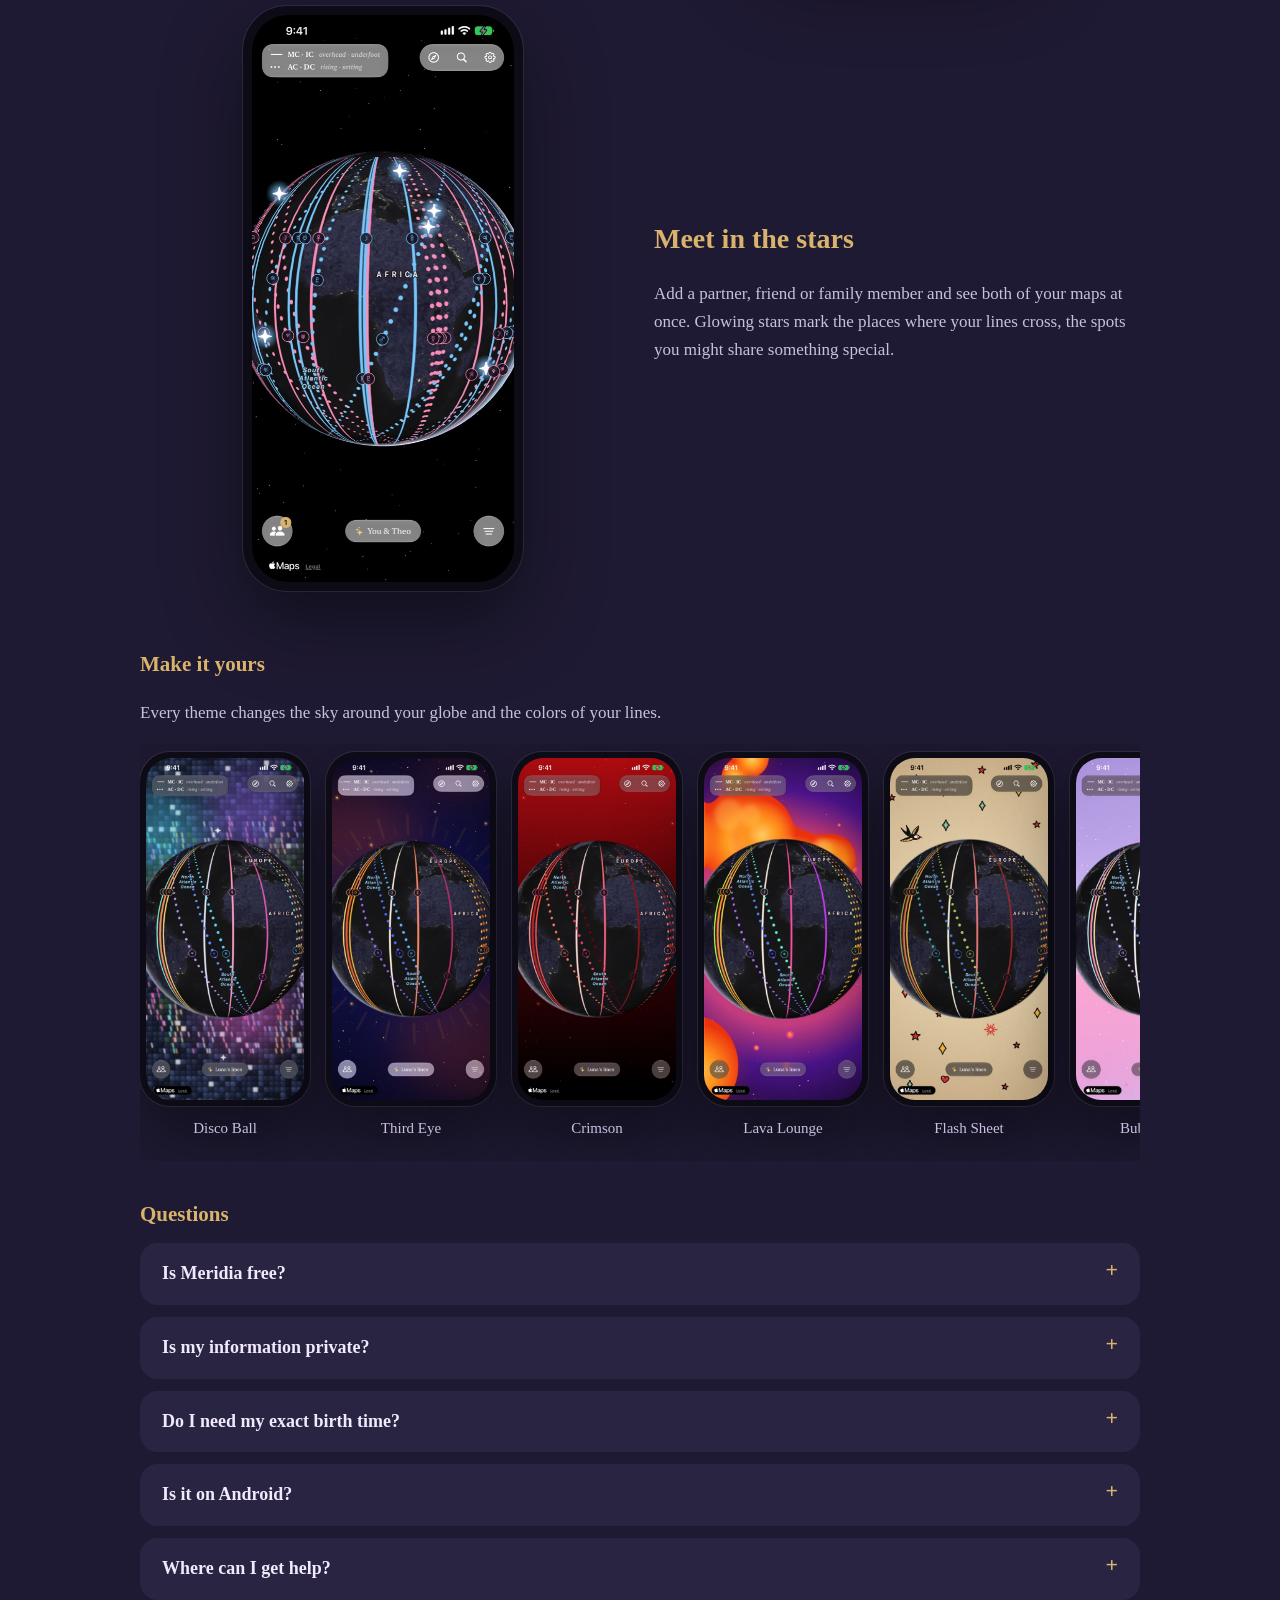
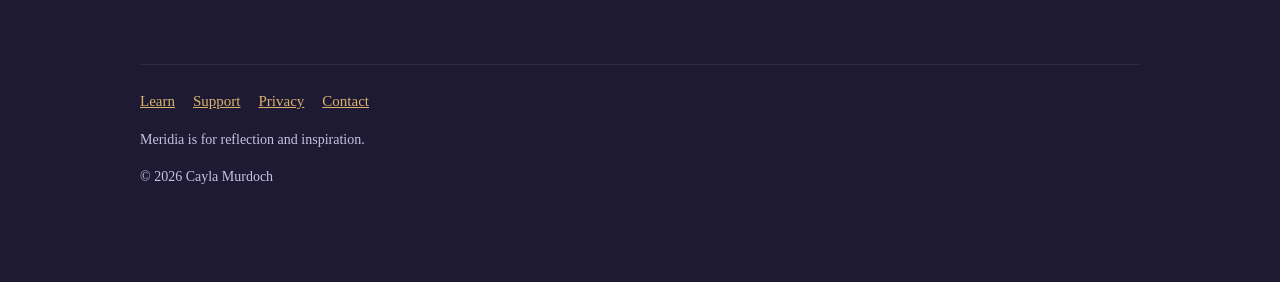
==== commit 9e07f0d6: "Name Cayla Murdoch as Meridia's maker Co-Authored-By: Claude Opus 5.5 <noreply@anthropic.com>" ====
--- a/index.html
+++ b/index.html
@@ -199,7 +199,7 @@
 <footer>
   <a href="/learn">Learn</a><a href="/support">Support</a><a href="/privacy">Privacy</a><a href="mailto:meridia.support@gmail.com">Contact</a>
   <p class="small">Meridia is for reflection and inspiration.</p>
-  <p class="small">© 2026 Altar Labs LLC</p>
+  <p class="small">© 2026 Cayla Murdoch</p>
 </footer>
 </main>
 
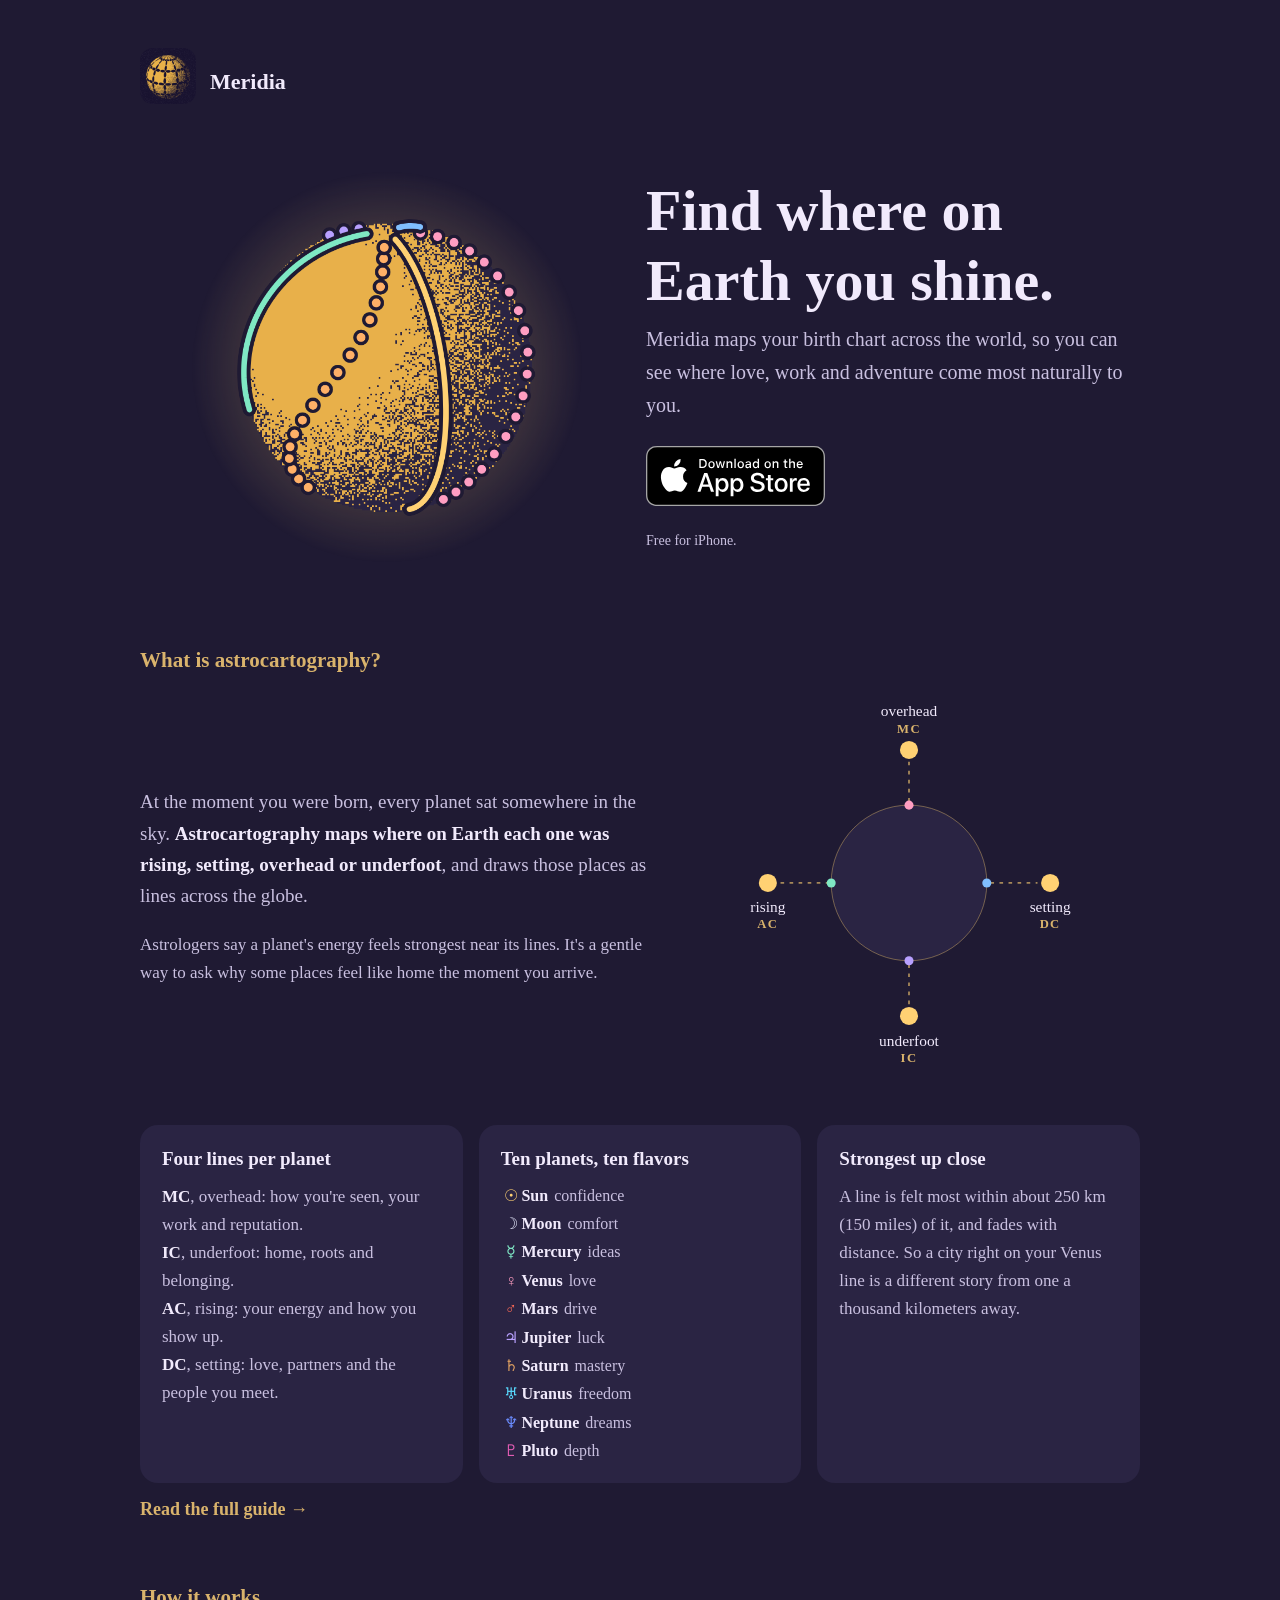
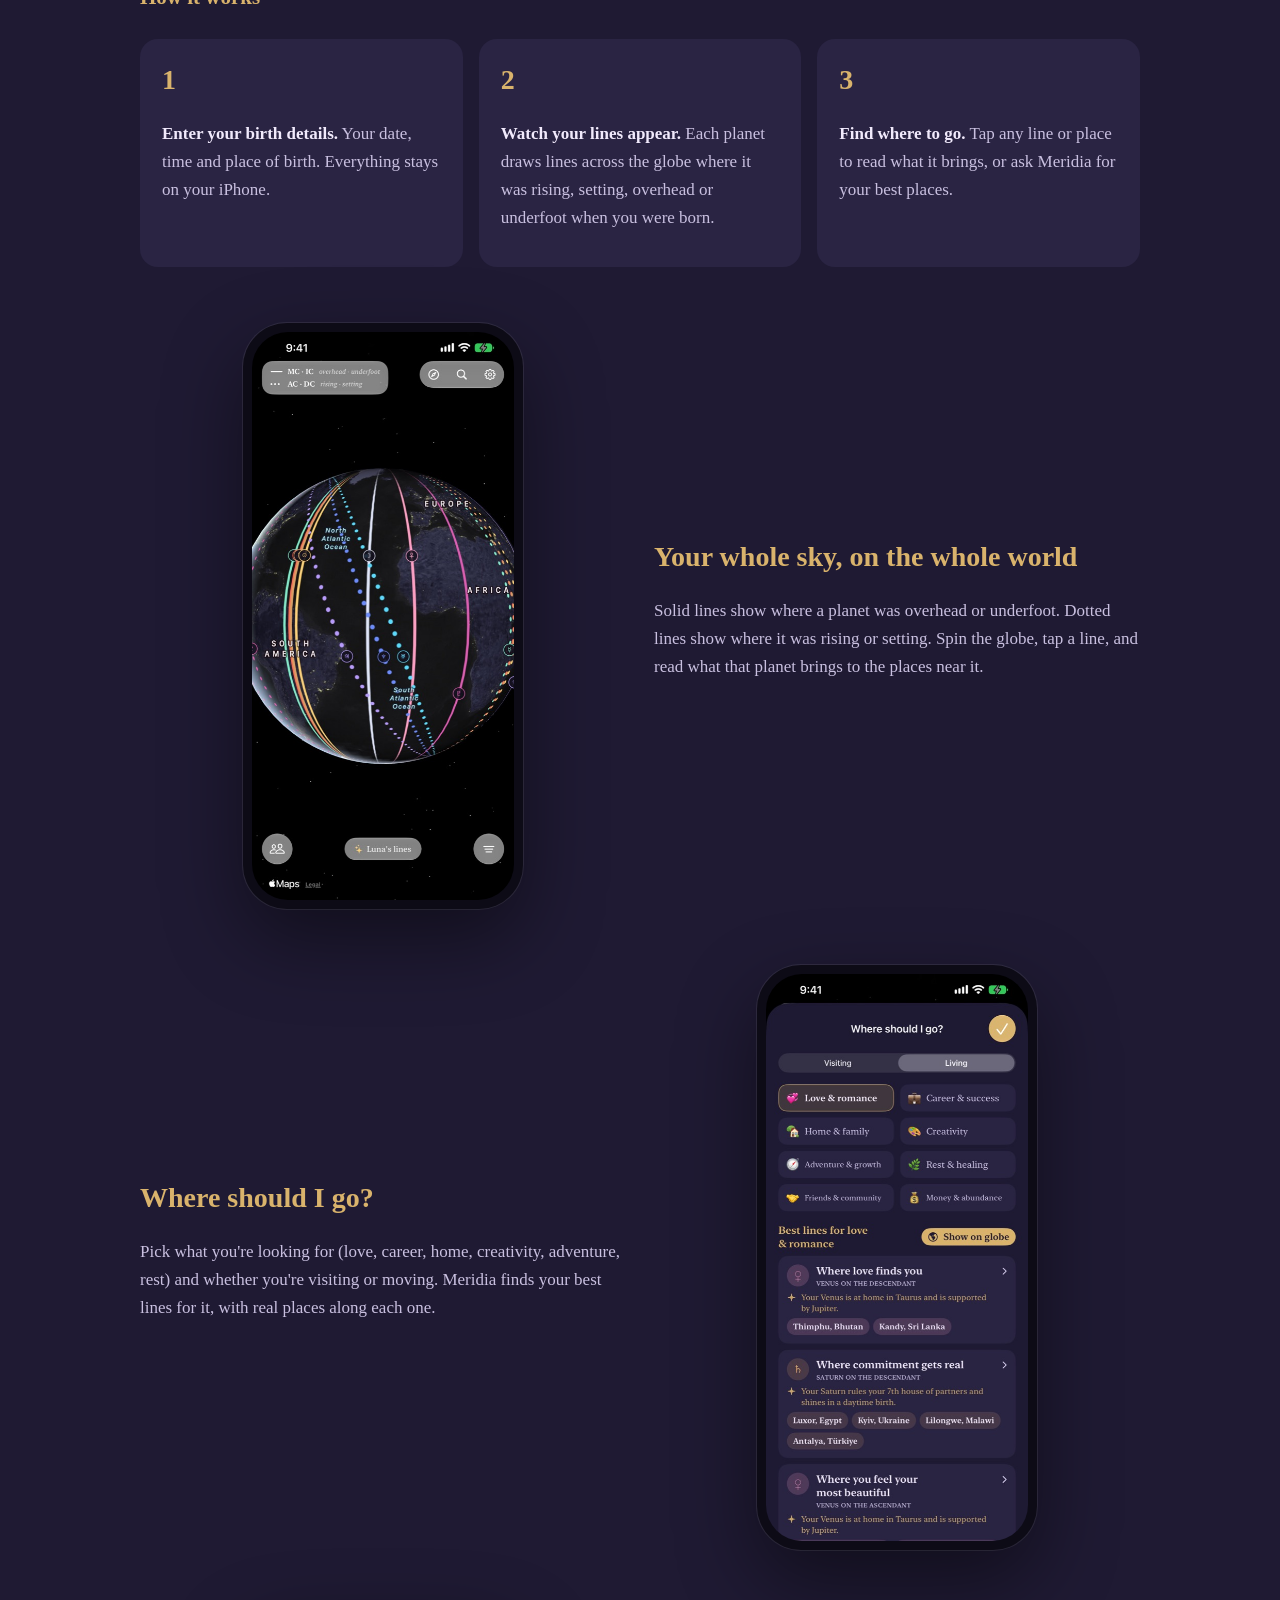
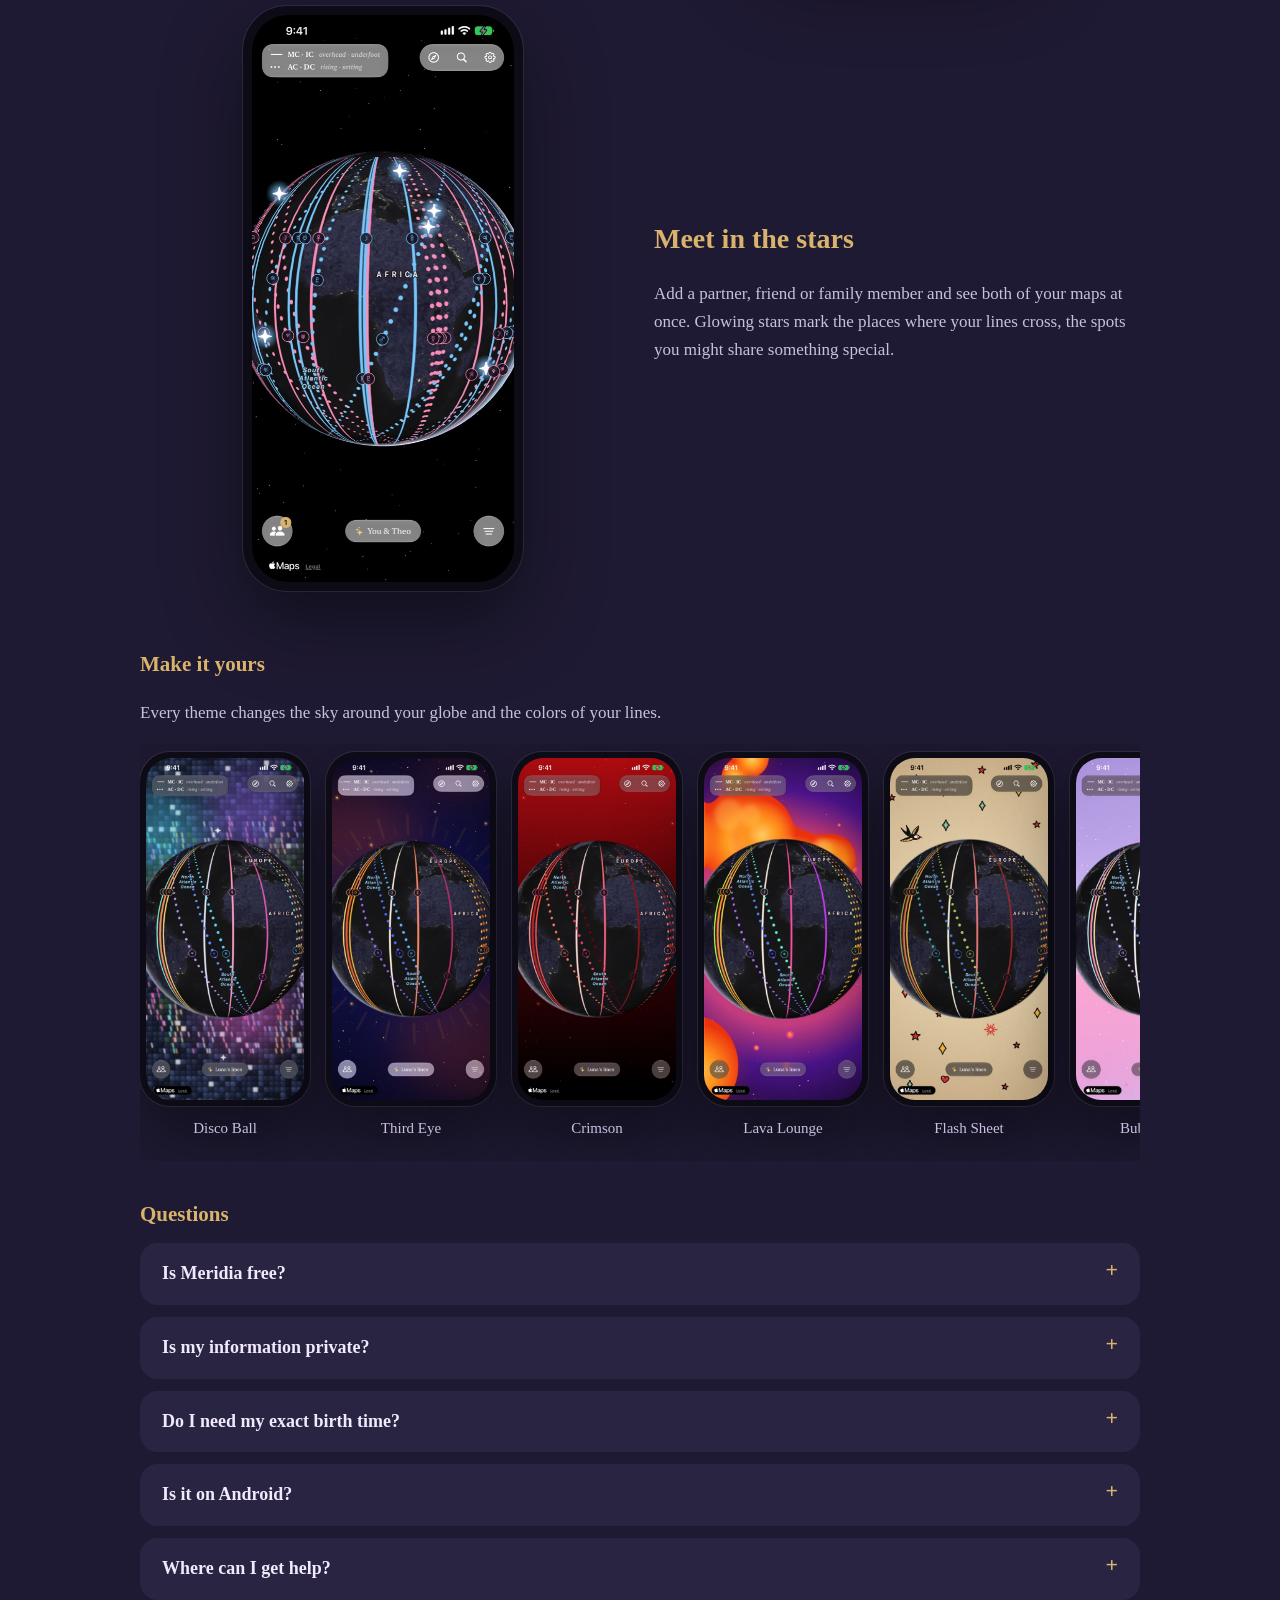
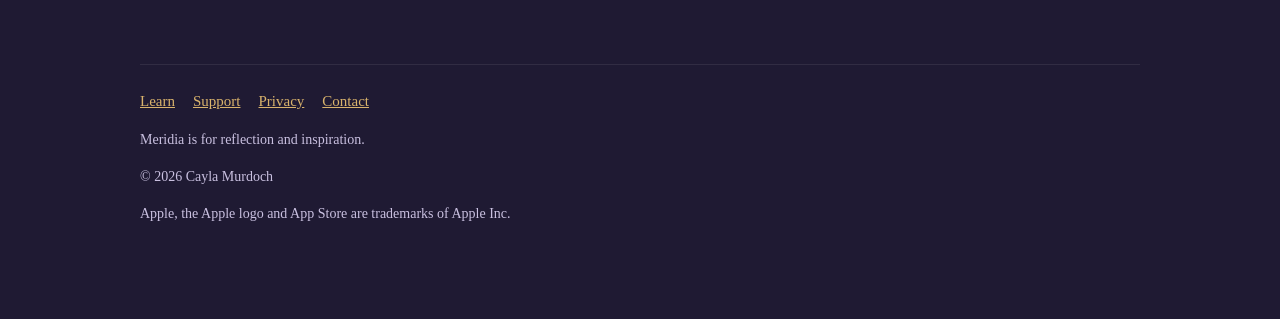
==== commit fc3d6697: "Meridia is live: App Store badge, links and Smart App Banner Co-Authored-By: Claude Opus 5.5 <norepl" ====
--- a/index.html
+++ b/index.html
@@ -17,6 +17,7 @@
 <meta name="twitter:title" content="Meridia: Astro Map">
 <meta name="twitter:description" content="Find where on Earth you shine.">
 <meta name="twitter:image" content="https://getmeridia.app/share.png">
+<meta name="apple-itunes-app" content="app-id=6824362339">
 <link rel="icon" href="icon.png">
 <link rel="apple-touch-icon" href="icon.png">
 <link rel="stylesheet" href="style.css">
@@ -29,6 +30,8 @@
   .button { display: inline-block; background: var(--gold); color: var(--bg); text-decoration: none; font-weight: 600;
             padding: 14px 26px; border-radius: 999px; font-size: 18px; }
   .button:hover { filter: brightness(1.08); }
+  .badge { display: inline-block; margin: 4px 0; }
+  .badge img { display: block; height: 60px; width: auto; }
   .note { font-size: 14px; margin-top: 10px; }
   .steps { display: grid; grid-template-columns: repeat(auto-fit, minmax(220px, 1fr)); gap: 16px; margin: 24px 0 56px; }
   .steps .card { margin: 0; }
@@ -81,8 +84,8 @@
   <div>
     <h1>Find where on Earth you shine.</h1>
     <p class="lede">Meridia maps your birth chart across the world, so you can see where love, work and adventure come most naturally to you.</p>
-    <span class="button">Beta opening soon</span>
-    <p class="note">For iPhone. Free while in beta.</p>
+    <a class="badge" href="https://apps.apple.com/us/app/meridia-astro-map/id6824362339"><img src="app-store-badge.svg" alt="Download on the App Store" width="180" height="60"></a>
+    <p class="note">Free for iPhone.</p>
   </div>
 </section>
 
@@ -189,7 +192,7 @@
 
 <h2>Questions</h2>
 <section class="faq">
-  <details><summary>Is Meridia free?</summary><p>Yes, Meridia is free while it's in beta.</p></details>
+  <details><summary>Is Meridia free?</summary><p>Yes! <a href="https://apps.apple.com/us/app/meridia-astro-map/id6824362339">Download Meridia</a> free on the App Store.</p></details>
   <details><summary>Is my information private?</summary><p>Yes! Your birth details and your people stay on your iPhone. There are no accounts, no ads and no tracking. <a href="/privacy">Read the privacy policy</a>.</p></details>
   <details><summary>Do I need my exact birth time?</summary><p>It helps a lot, since four minutes moves a line about 100 km. If you only know roughly when you were born, Meridia shows soft bands covering everywhere your lines could be. Comparing with friends needs exact times for both of you.</p></details>
   <details><summary>Is it on Android?</summary><p>Not yet. Meridia is made for iPhone.</p></details>
@@ -200,6 +203,7 @@
   <a href="/learn">Learn</a><a href="/support">Support</a><a href="/privacy">Privacy</a><a href="mailto:meridia.support@gmail.com">Contact</a>
   <p class="small">Meridia is for reflection and inspiration.</p>
   <p class="small">© 2026 Cayla Murdoch</p>
+  <p class="small">Apple, the Apple logo and App Store are trademarks of Apple Inc.</p>
 </footer>
 </main>
 
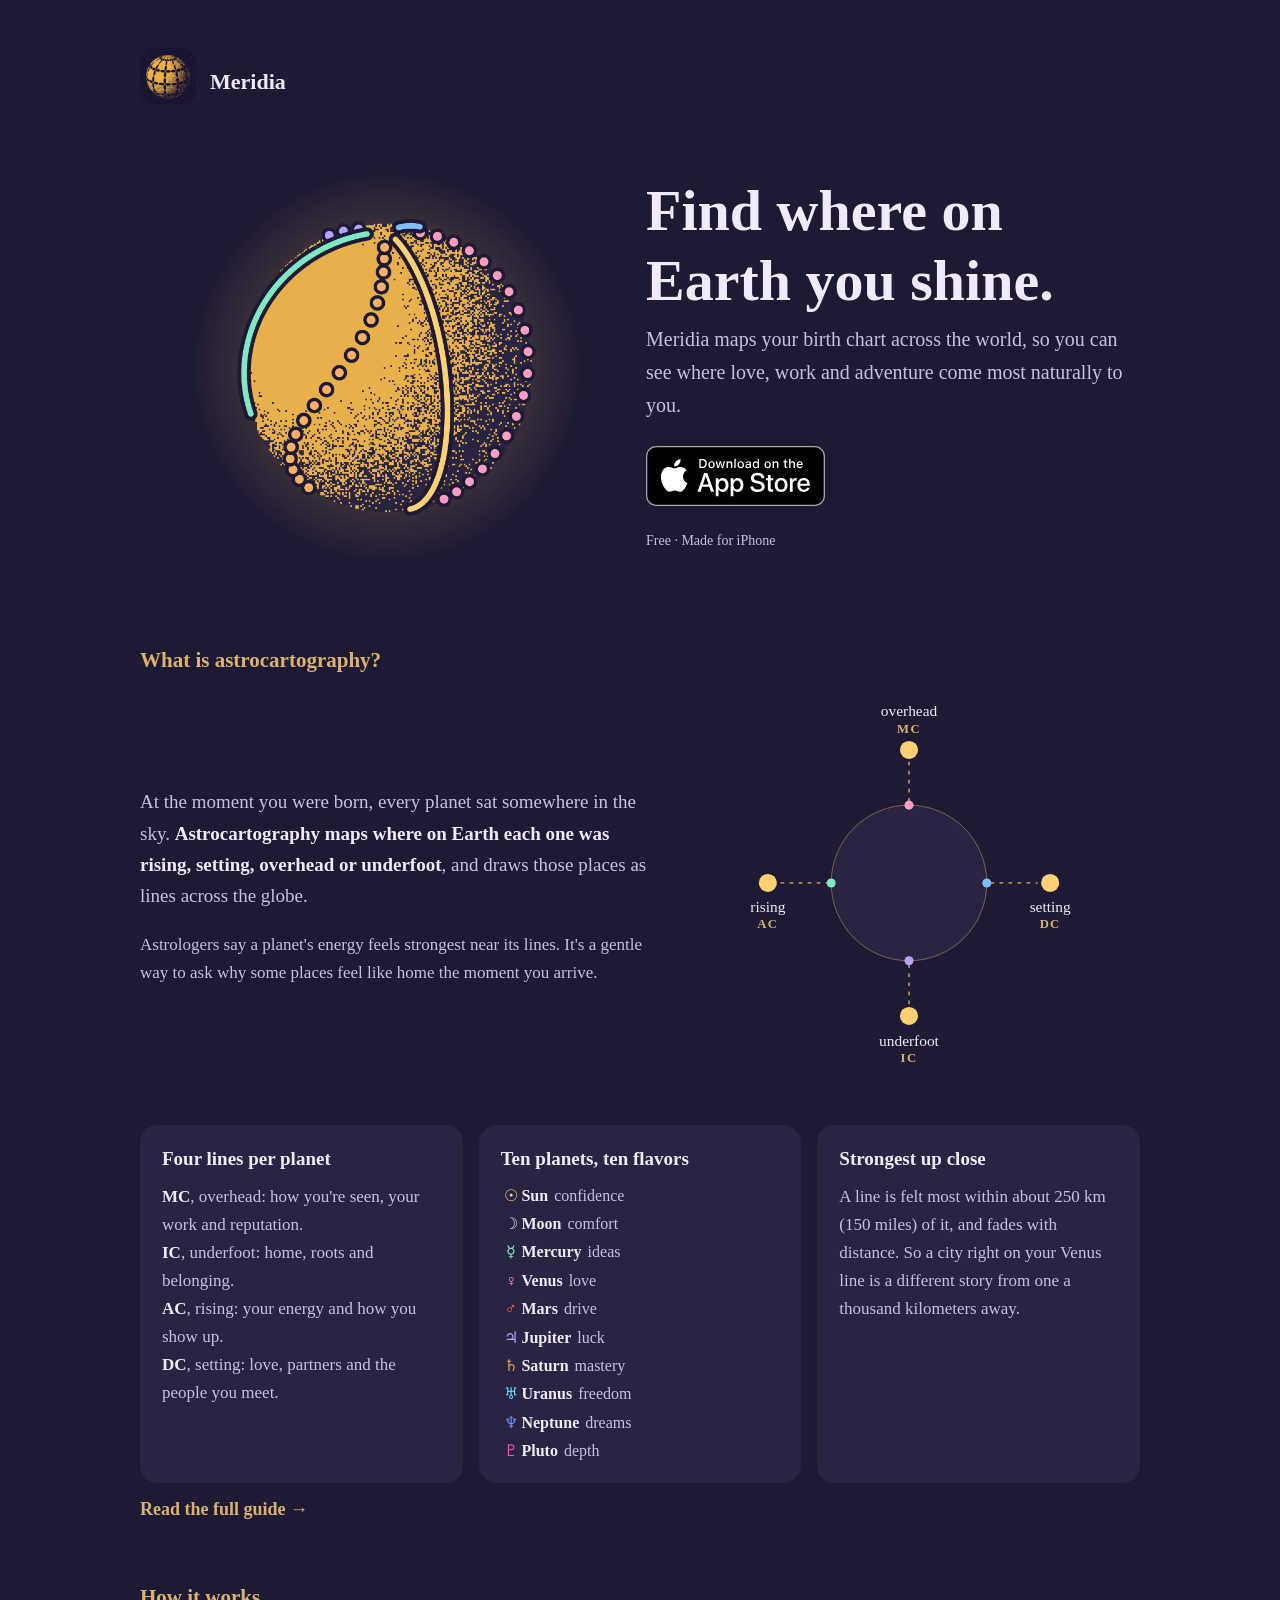
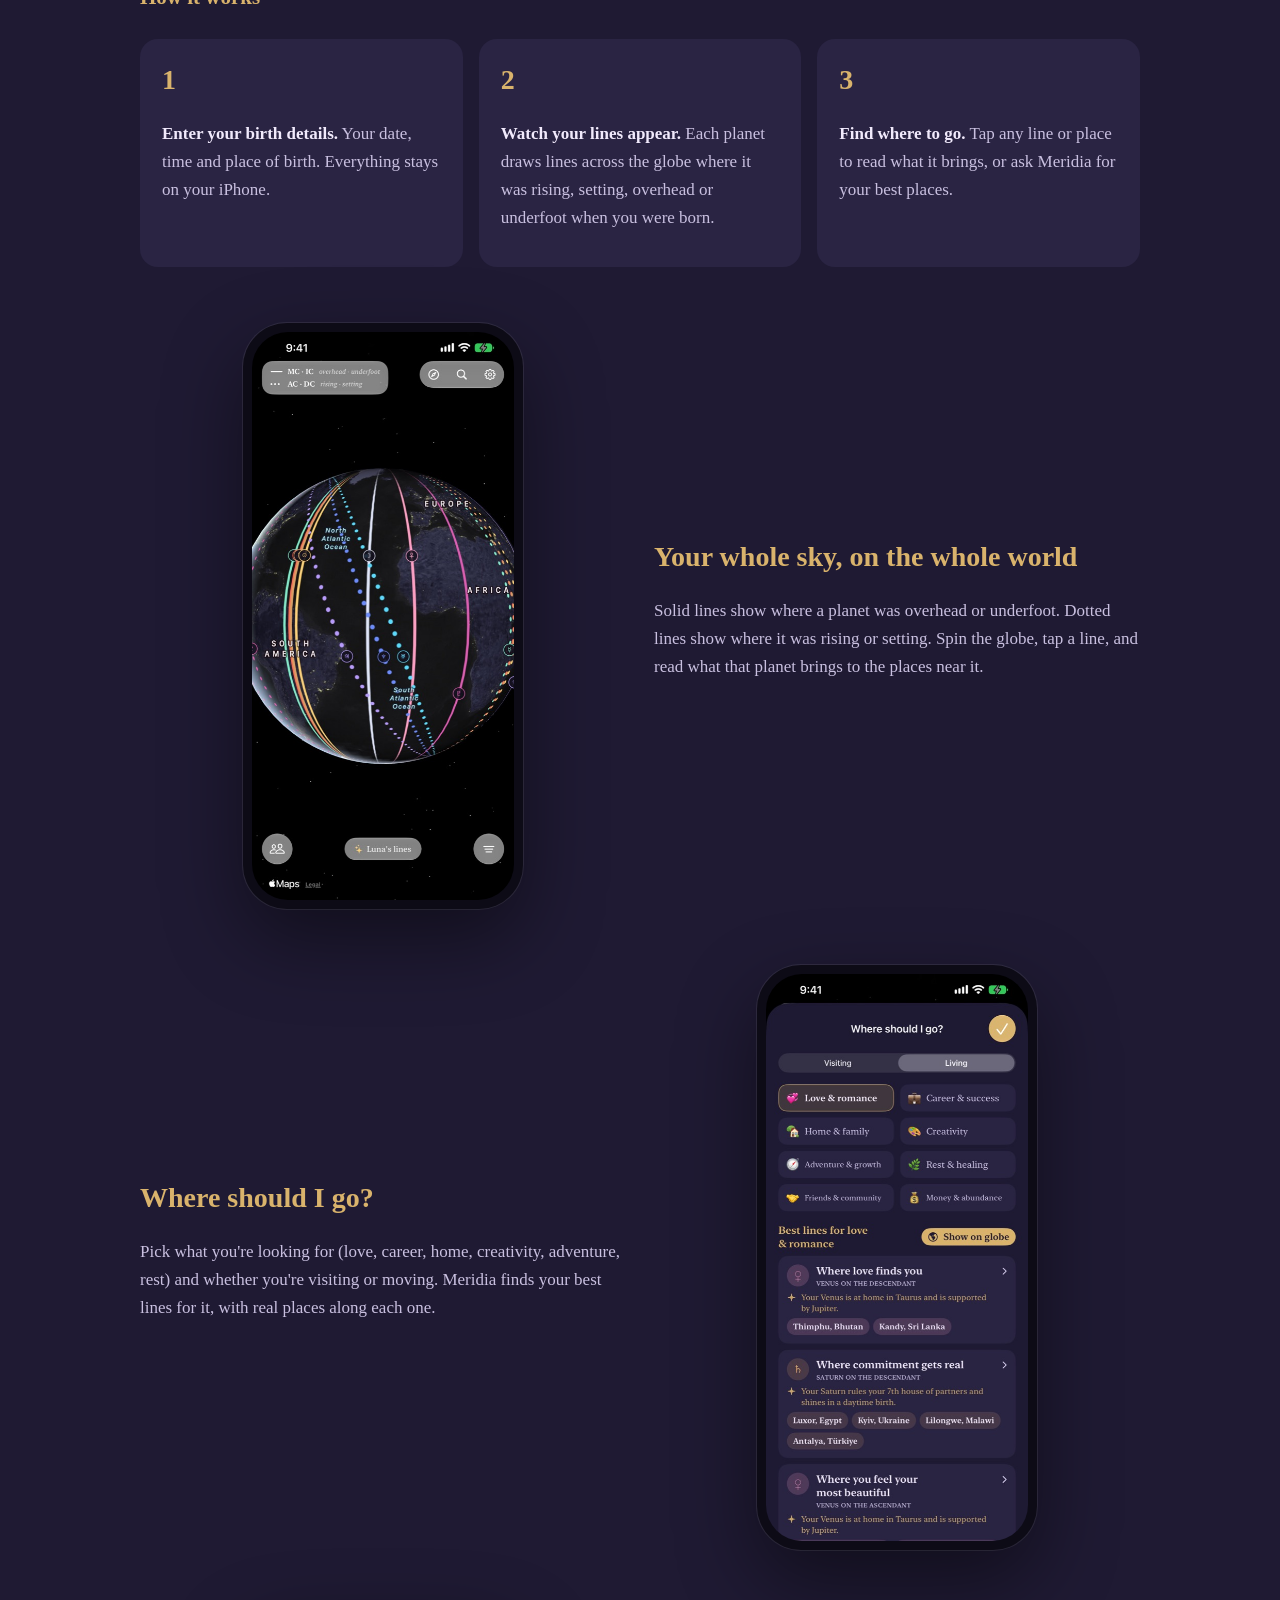
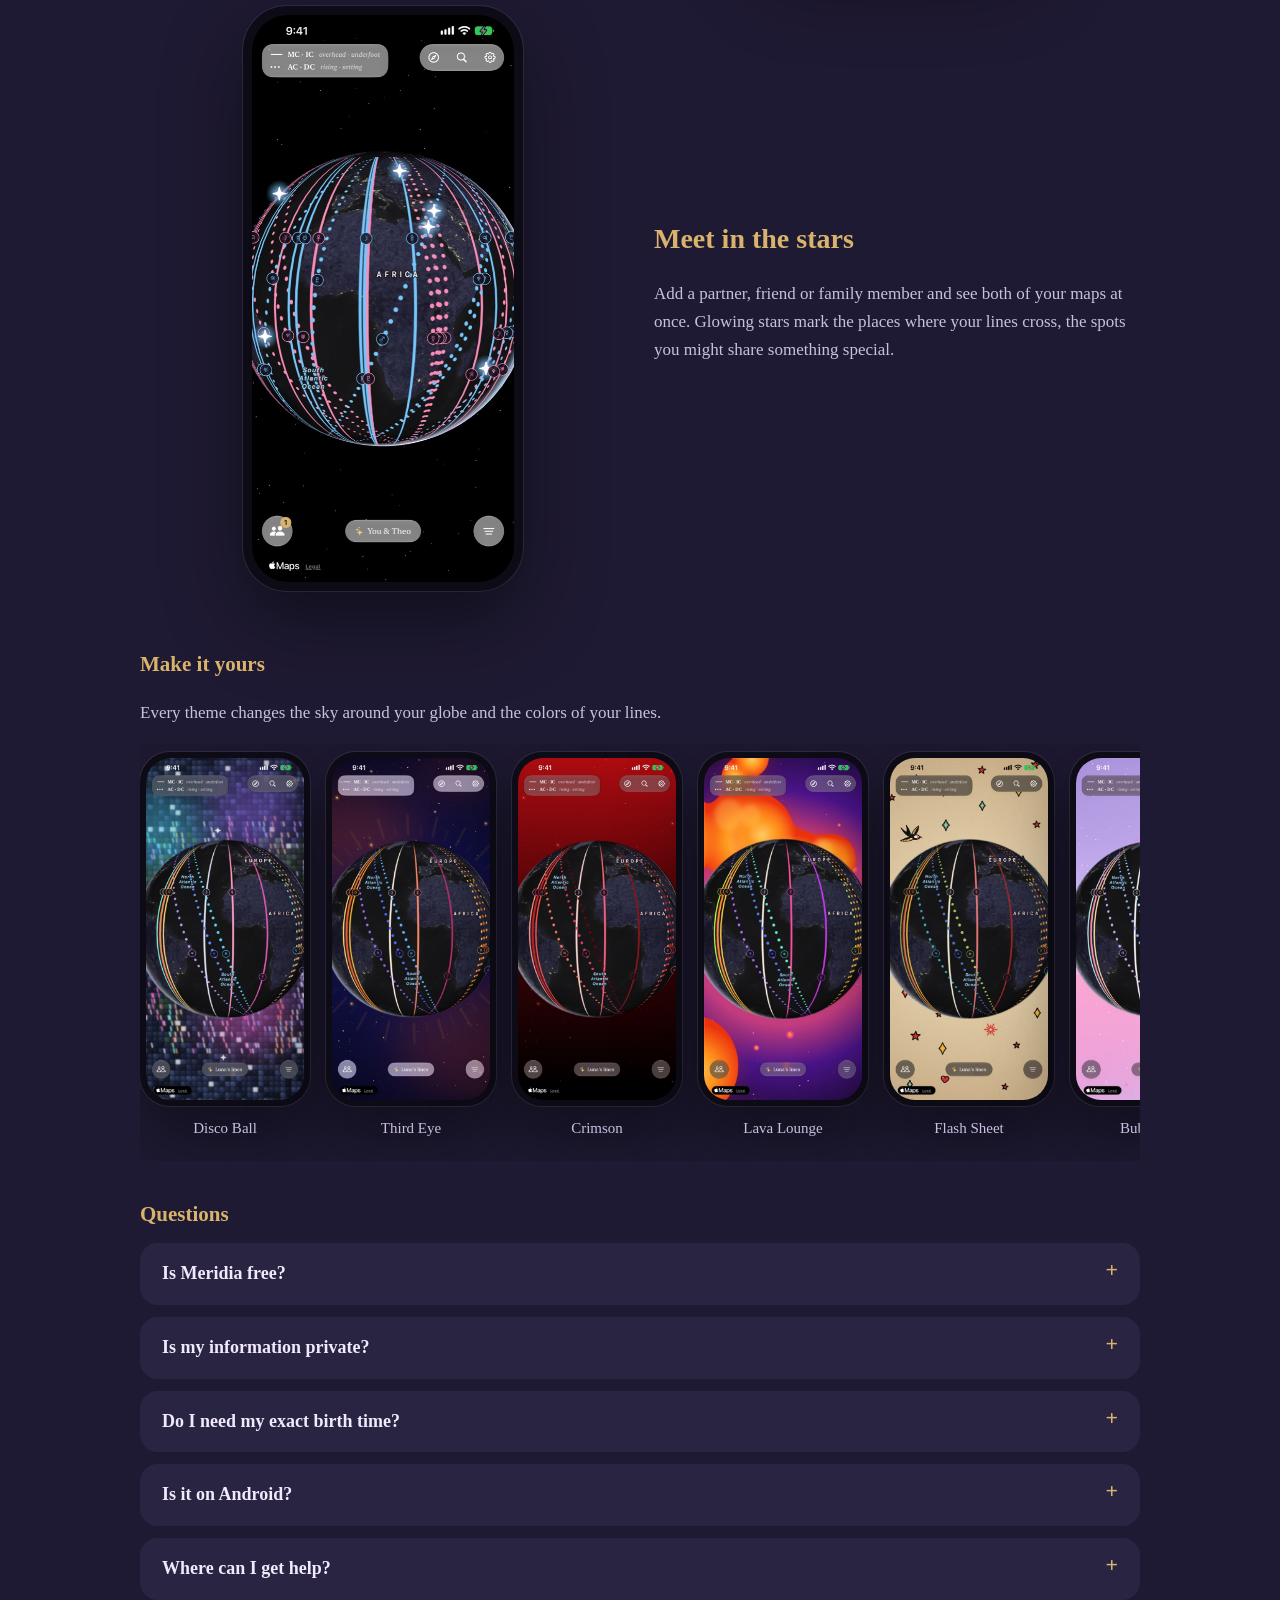
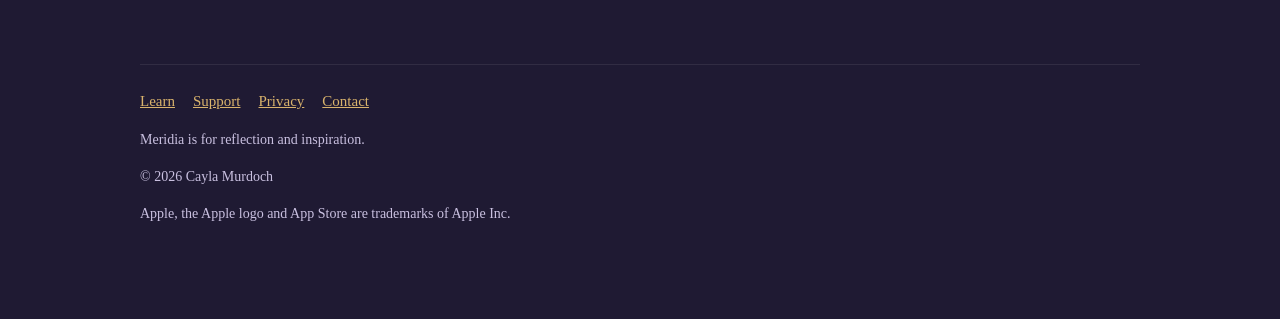
==== commit d05a1bbb: "Badge note: Free · Made for iPhone Co-Authored-By: Claude Opus 5.5 <noreply@anthropic.com>" ====
--- a/index.html
+++ b/index.html
@@ -85,7 +85,7 @@
     <h1>Find where on Earth you shine.</h1>
     <p class="lede">Meridia maps your birth chart across the world, so you can see where love, work and adventure come most naturally to you.</p>
     <a class="badge" href="https://apps.apple.com/us/app/meridia-astro-map/id6824362339"><img src="app-store-badge.svg" alt="Download on the App Store" width="180" height="60"></a>
-    <p class="note">Free for iPhone.</p>
+    <p class="note">Free · Made for iPhone</p>
   </div>
 </section>
 
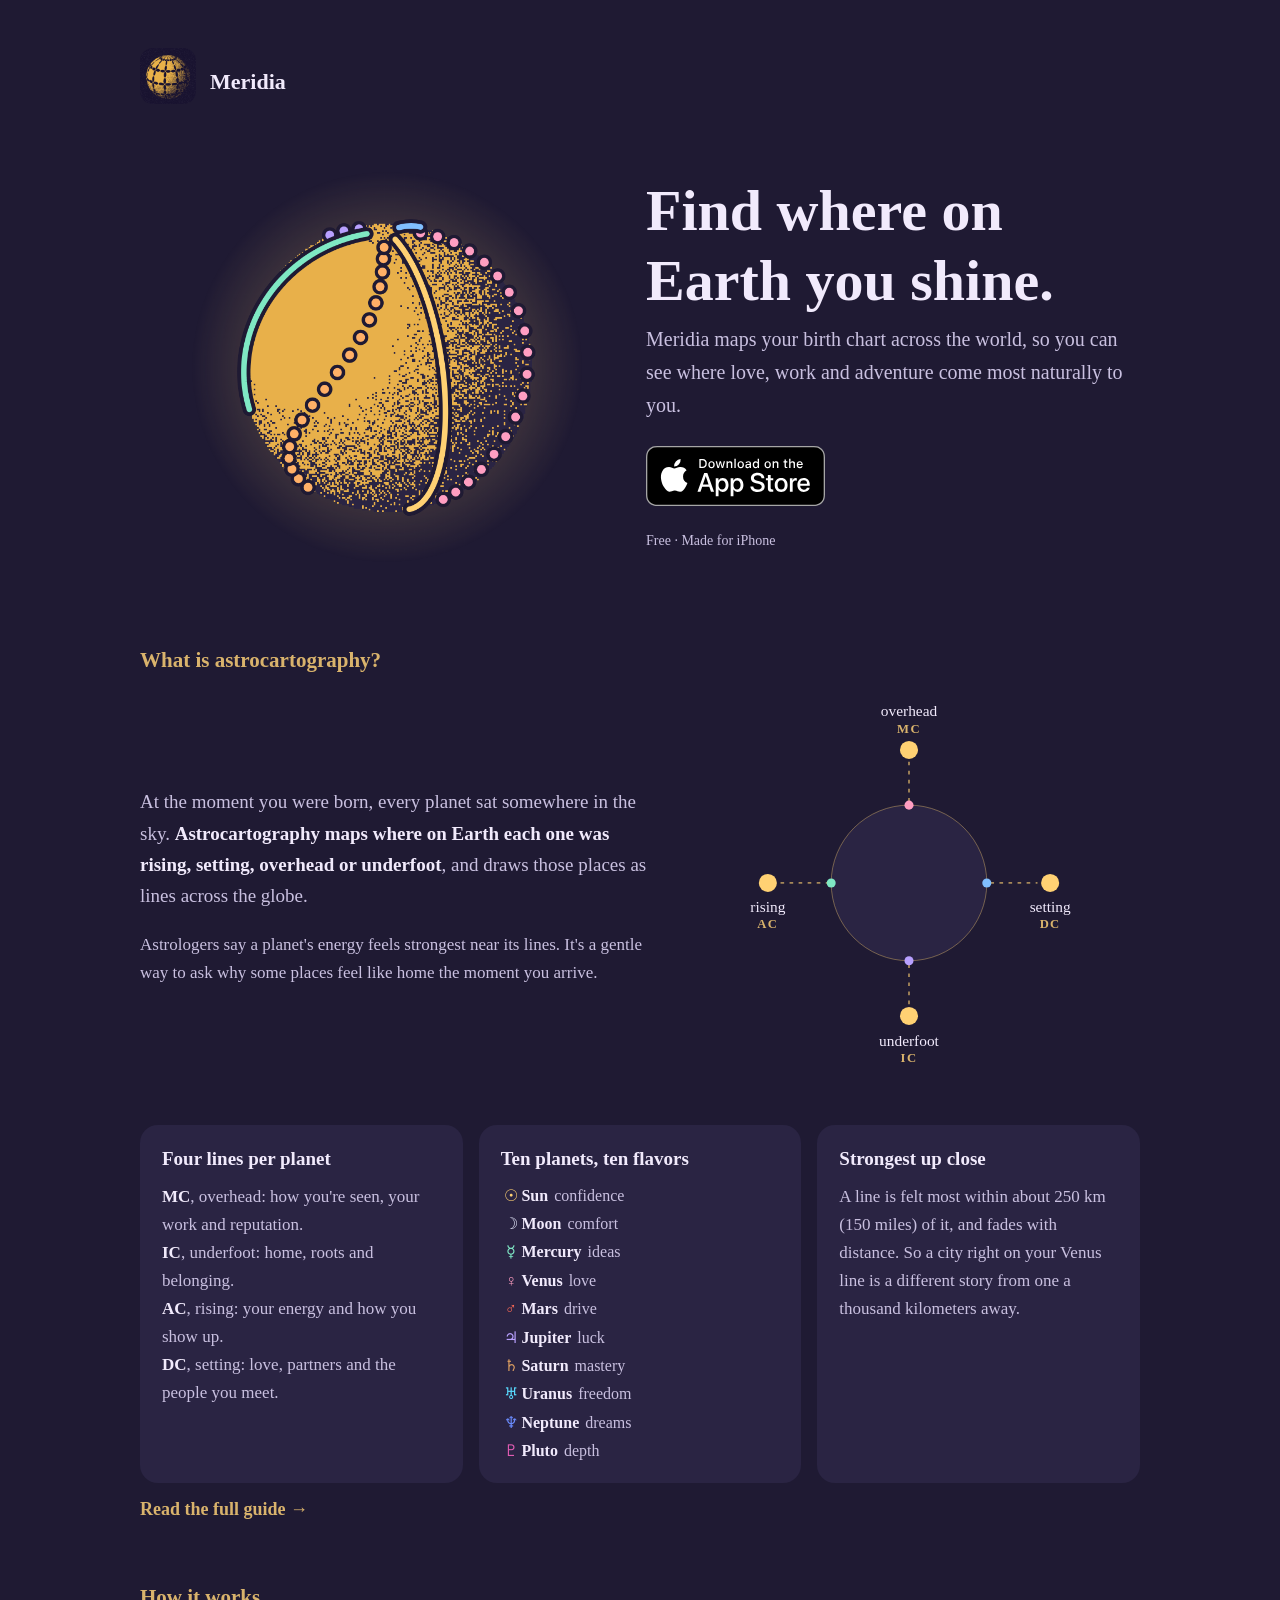
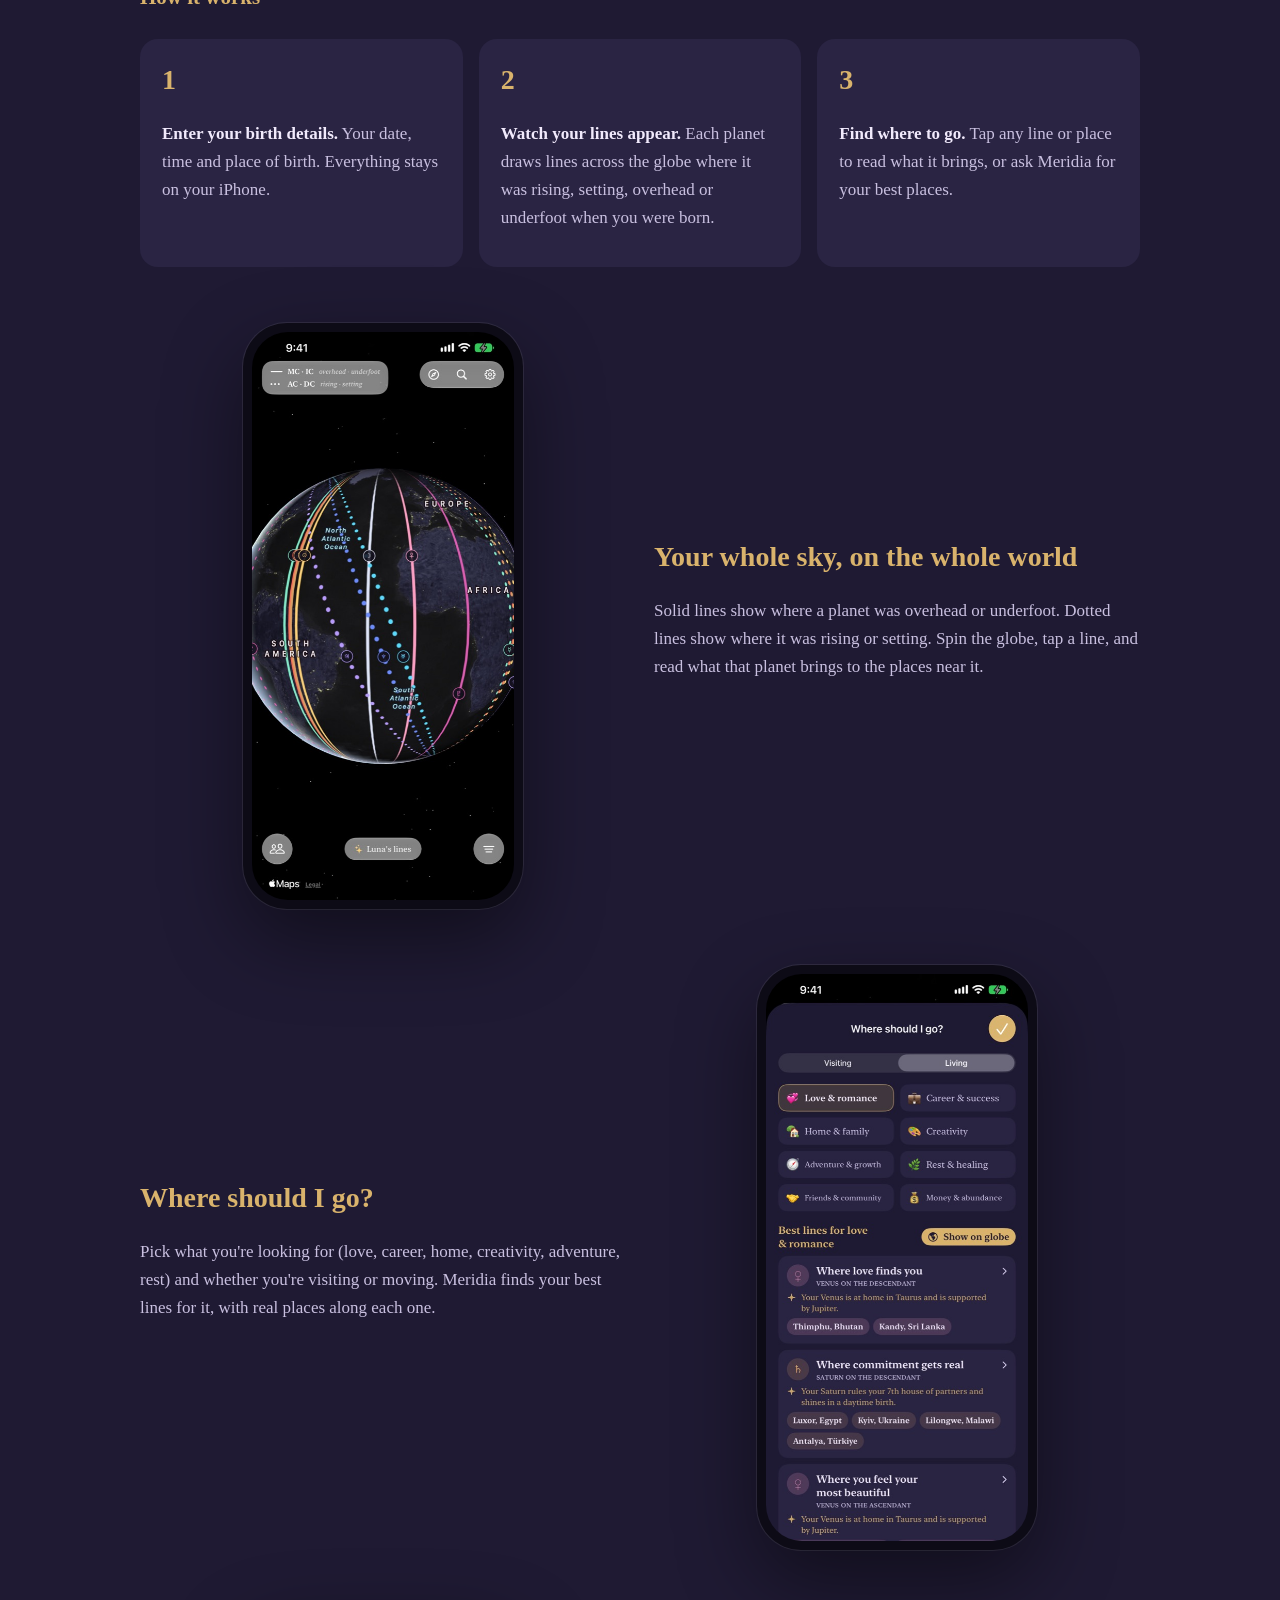
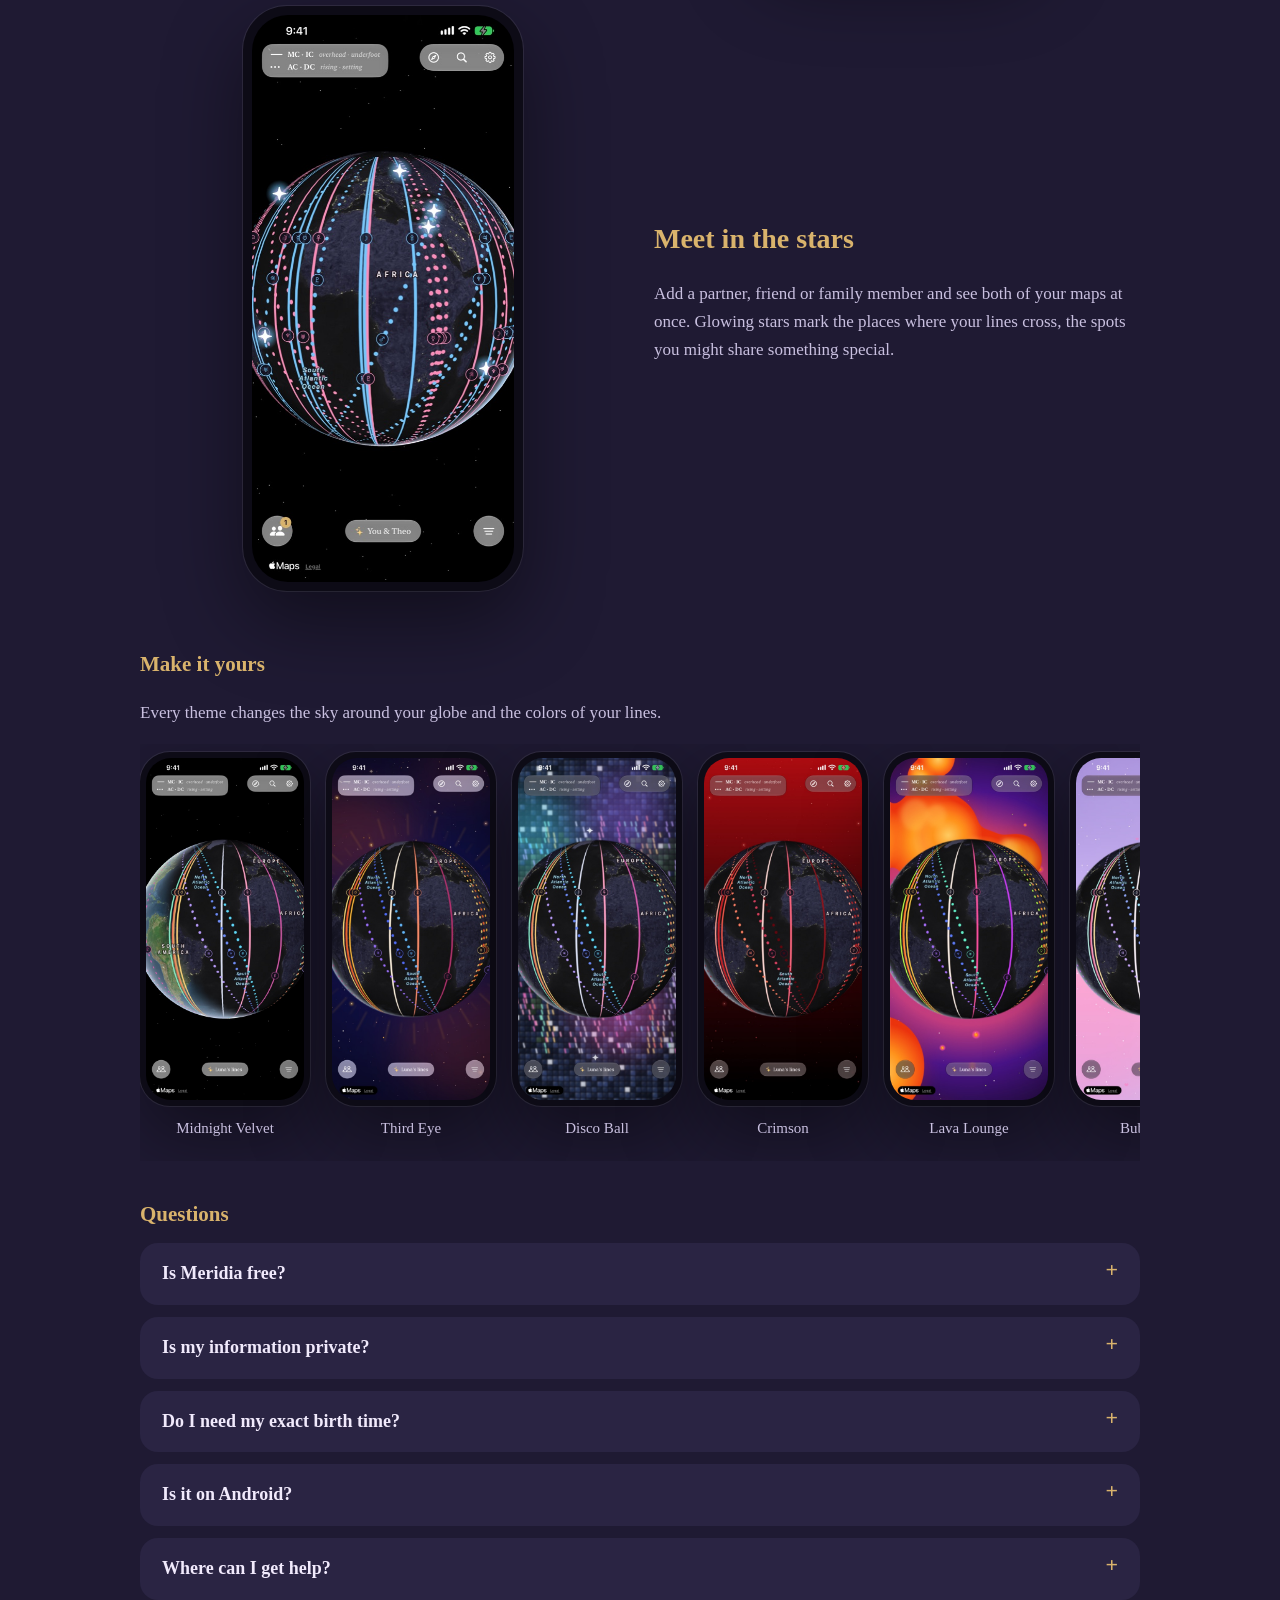
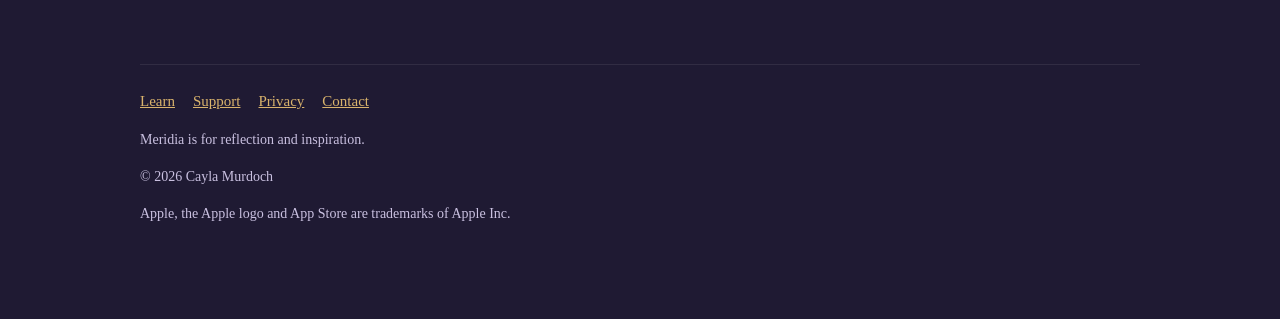
==== commit 05c4ec60: "Show all ten themes on the homepage Co-Authored-By: Claude Opus 5.5 <noreply@anthropic.com>" ====
--- a/index.html
+++ b/index.html
@@ -182,12 +182,16 @@
 <h2>Make it yours</h2>
 <p>Every theme changes the sky around your globe and the colors of your lines.</p>
 <div class="themes">
+  <figure><div class="phone"><img src="shots/theme-midnightVelvet.jpg" alt="Midnight Velvet theme" loading="lazy"></div><figcaption>Midnight Velvet</figcaption></figure>
+  <figure><div class="phone"><img src="shots/theme-thirdEye.jpg" alt="Third Eye theme" loading="lazy"></div><figcaption>Third Eye</figcaption></figure>
   <figure><div class="phone"><img src="shots/theme-discoBall.jpg" alt="Disco Ball theme" loading="lazy"></div><figcaption>Disco Ball</figcaption></figure>
-  <figure><div class="phone"><img src="shots/theme-thirdEye.jpg" alt="Third Eye theme" loading="lazy"></div><figcaption>Third Eye</figcaption></figure>
   <figure><div class="phone"><img src="shots/theme-crimson.jpg" alt="Crimson theme" loading="lazy"></div><figcaption>Crimson</figcaption></figure>
   <figure><div class="phone"><img src="shots/theme-lavaLounge.jpg" alt="Lava Lounge theme" loading="lazy"></div><figcaption>Lava Lounge</figcaption></figure>
+  <figure><div class="phone"><img src="shots/theme-bloodmoonBubblegum.jpg" alt="Bubblegum theme" loading="lazy"></div><figcaption>Bubblegum</figcaption></figure>
+  <figure><div class="phone"><img src="shots/theme-hotbox.jpg" alt="Hotbox theme" loading="lazy"></div><figcaption>Hotbox</figcaption></figure>
+  <figure><div class="phone"><img src="shots/theme-aura.jpg" alt="Aura theme" loading="lazy"></div><figcaption>Aura</figcaption></figure>
   <figure><div class="phone"><img src="shots/theme-flashSheet.jpg" alt="Flash Sheet theme" loading="lazy"></div><figcaption>Flash Sheet</figcaption></figure>
-  <figure><div class="phone"><img src="shots/theme-bloodmoonBubblegum.jpg" alt="Bubblegum theme" loading="lazy"></div><figcaption>Bubblegum</figcaption></figure>
+  <figure><div class="phone"><img src="shots/theme-veiled.jpg" alt="Veiled theme" loading="lazy"></div><figcaption>Veiled</figcaption></figure>
 </div>
 
 <h2>Questions</h2>
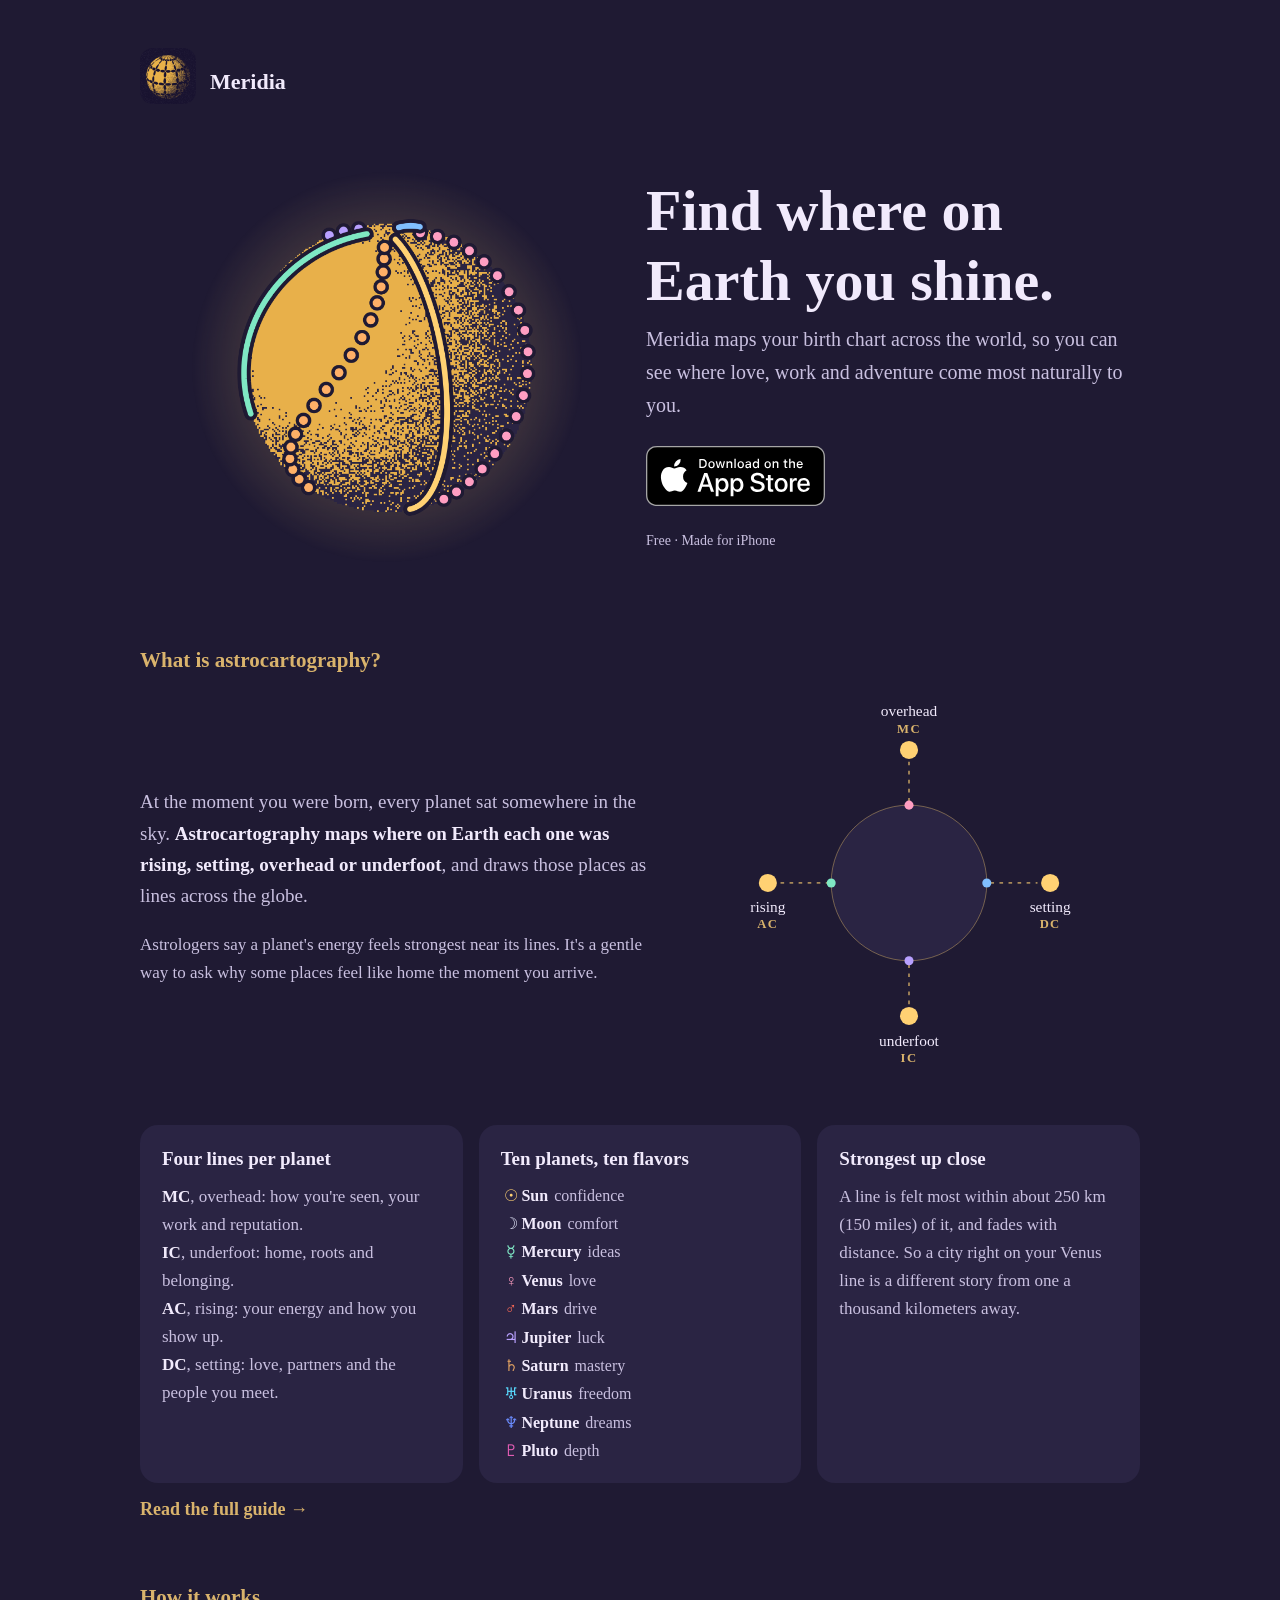
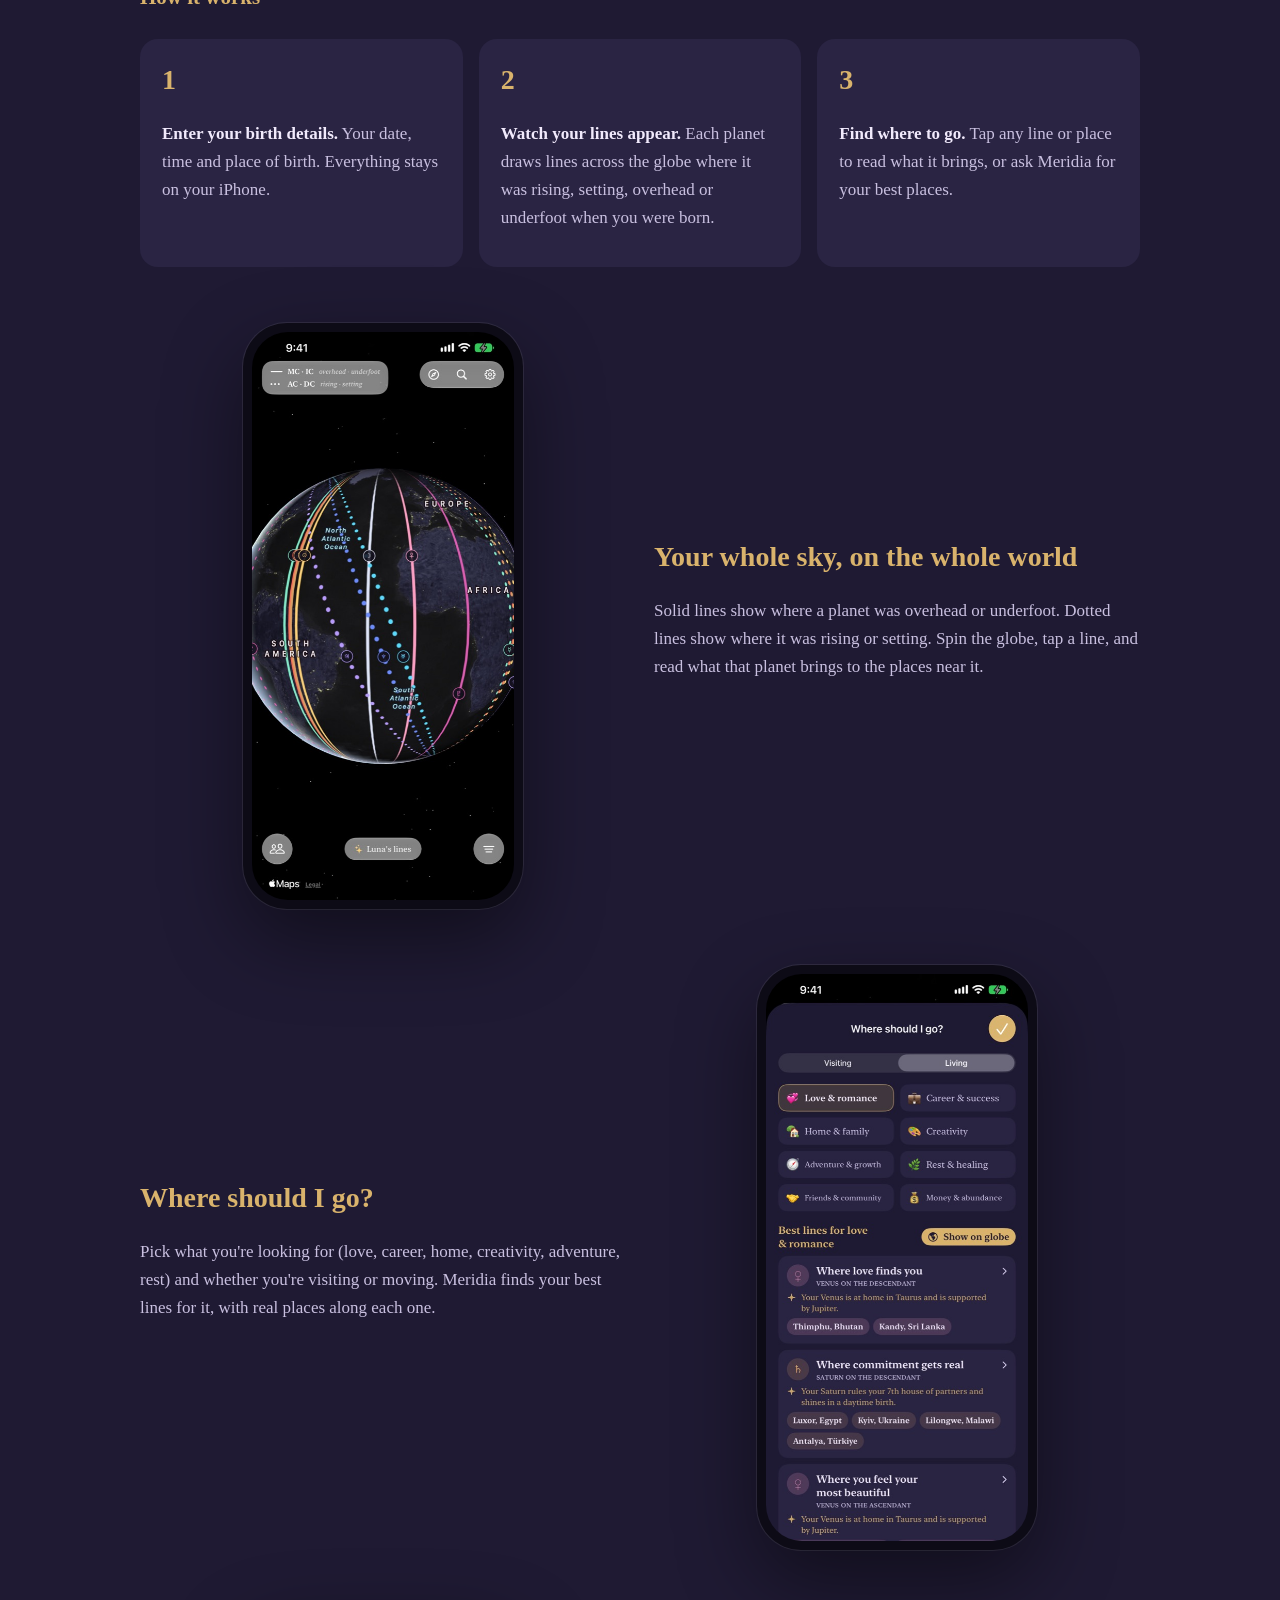
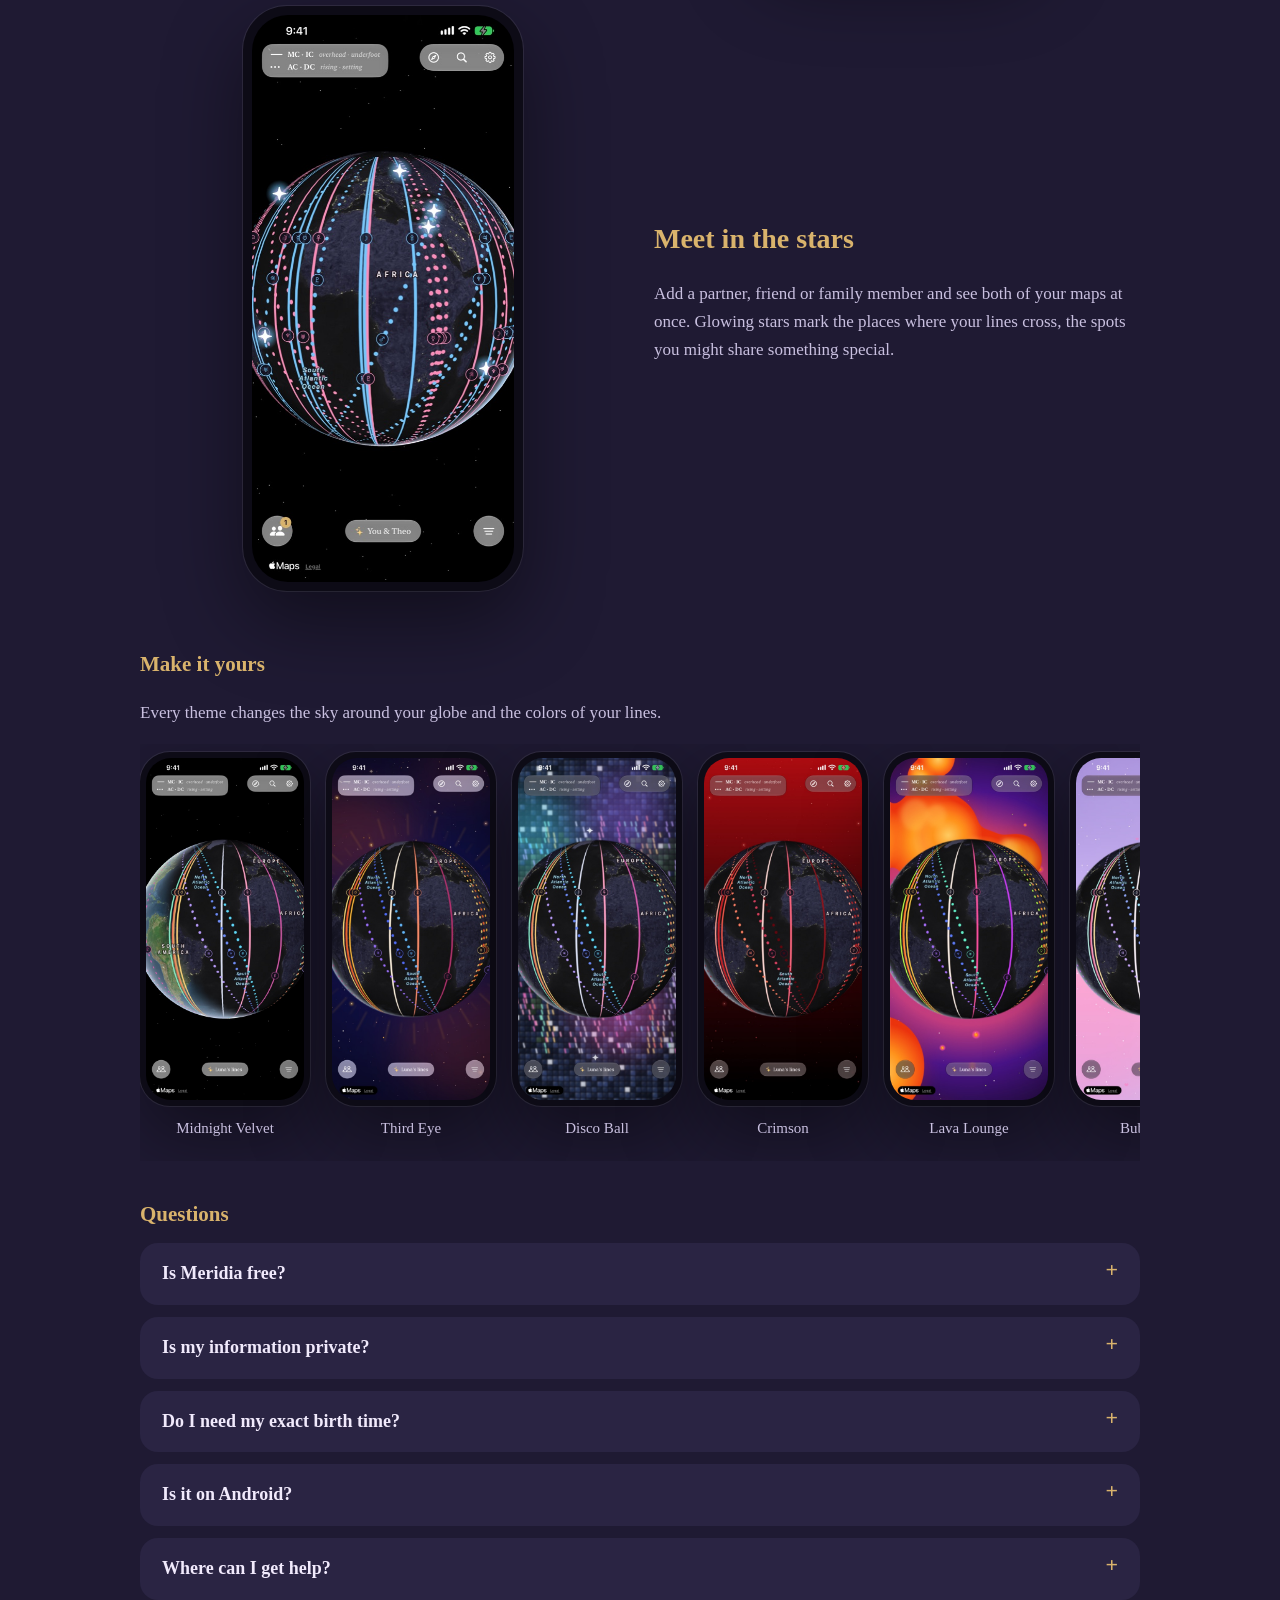
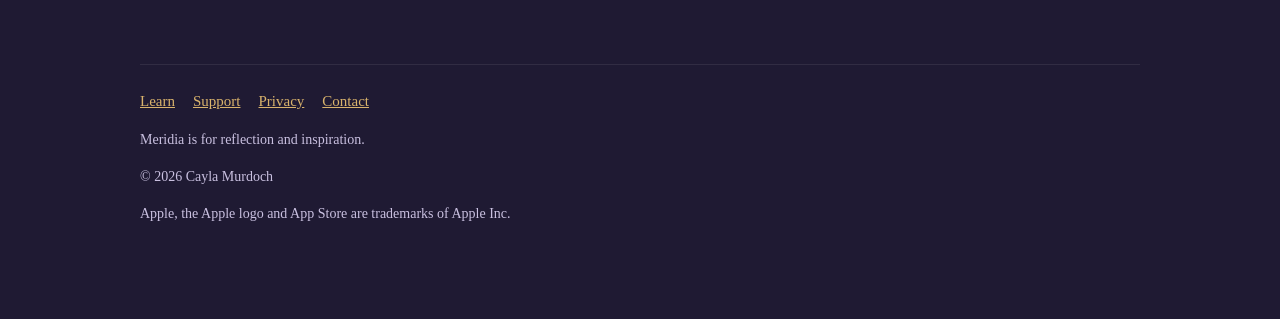
==== commit 96fbcbfb: "Tag App Store links per page and add /r, /m short links for share cards Lets App Store Connect count" ====
--- a/index.html
+++ b/index.html
@@ -84,7 +84,7 @@
   <div>
     <h1>Find where on Earth you shine.</h1>
     <p class="lede">Meridia maps your birth chart across the world, so you can see where love, work and adventure come most naturally to you.</p>
-    <a class="badge" href="https://apps.apple.com/us/app/meridia-astro-map/id6824362339"><img src="app-store-badge.svg" alt="Download on the App Store" width="180" height="60"></a>
+    <a class="badge" href="https://apps.apple.com/us/app/meridia-astro-map/id6824362339?pt=128672122&amp;ct=website&amp;mt=8"><img src="app-store-badge.svg" alt="Download on the App Store" width="180" height="60"></a>
     <p class="note">Free · Made for iPhone</p>
   </div>
 </section>
@@ -196,7 +196,7 @@
 
 <h2>Questions</h2>
 <section class="faq">
-  <details><summary>Is Meridia free?</summary><p>Yes! <a href="https://apps.apple.com/us/app/meridia-astro-map/id6824362339">Download Meridia</a> free on the App Store.</p></details>
+  <details><summary>Is Meridia free?</summary><p>Yes! <a href="https://apps.apple.com/us/app/meridia-astro-map/id6824362339?pt=128672122&amp;ct=website&amp;mt=8">Download Meridia</a> free on the App Store.</p></details>
   <details><summary>Is my information private?</summary><p>Yes! Your birth details and your people stay on your iPhone. There are no accounts, no ads and no tracking. <a href="/privacy">Read the privacy policy</a>.</p></details>
   <details><summary>Do I need my exact birth time?</summary><p>It helps a lot, since four minutes moves a line about 100 km. If you only know roughly when you were born, Meridia shows soft bands covering everywhere your lines could be. Comparing with friends needs exact times for both of you.</p></details>
   <details><summary>Is it on Android?</summary><p>Not yet. Meridia is made for iPhone.</p></details>
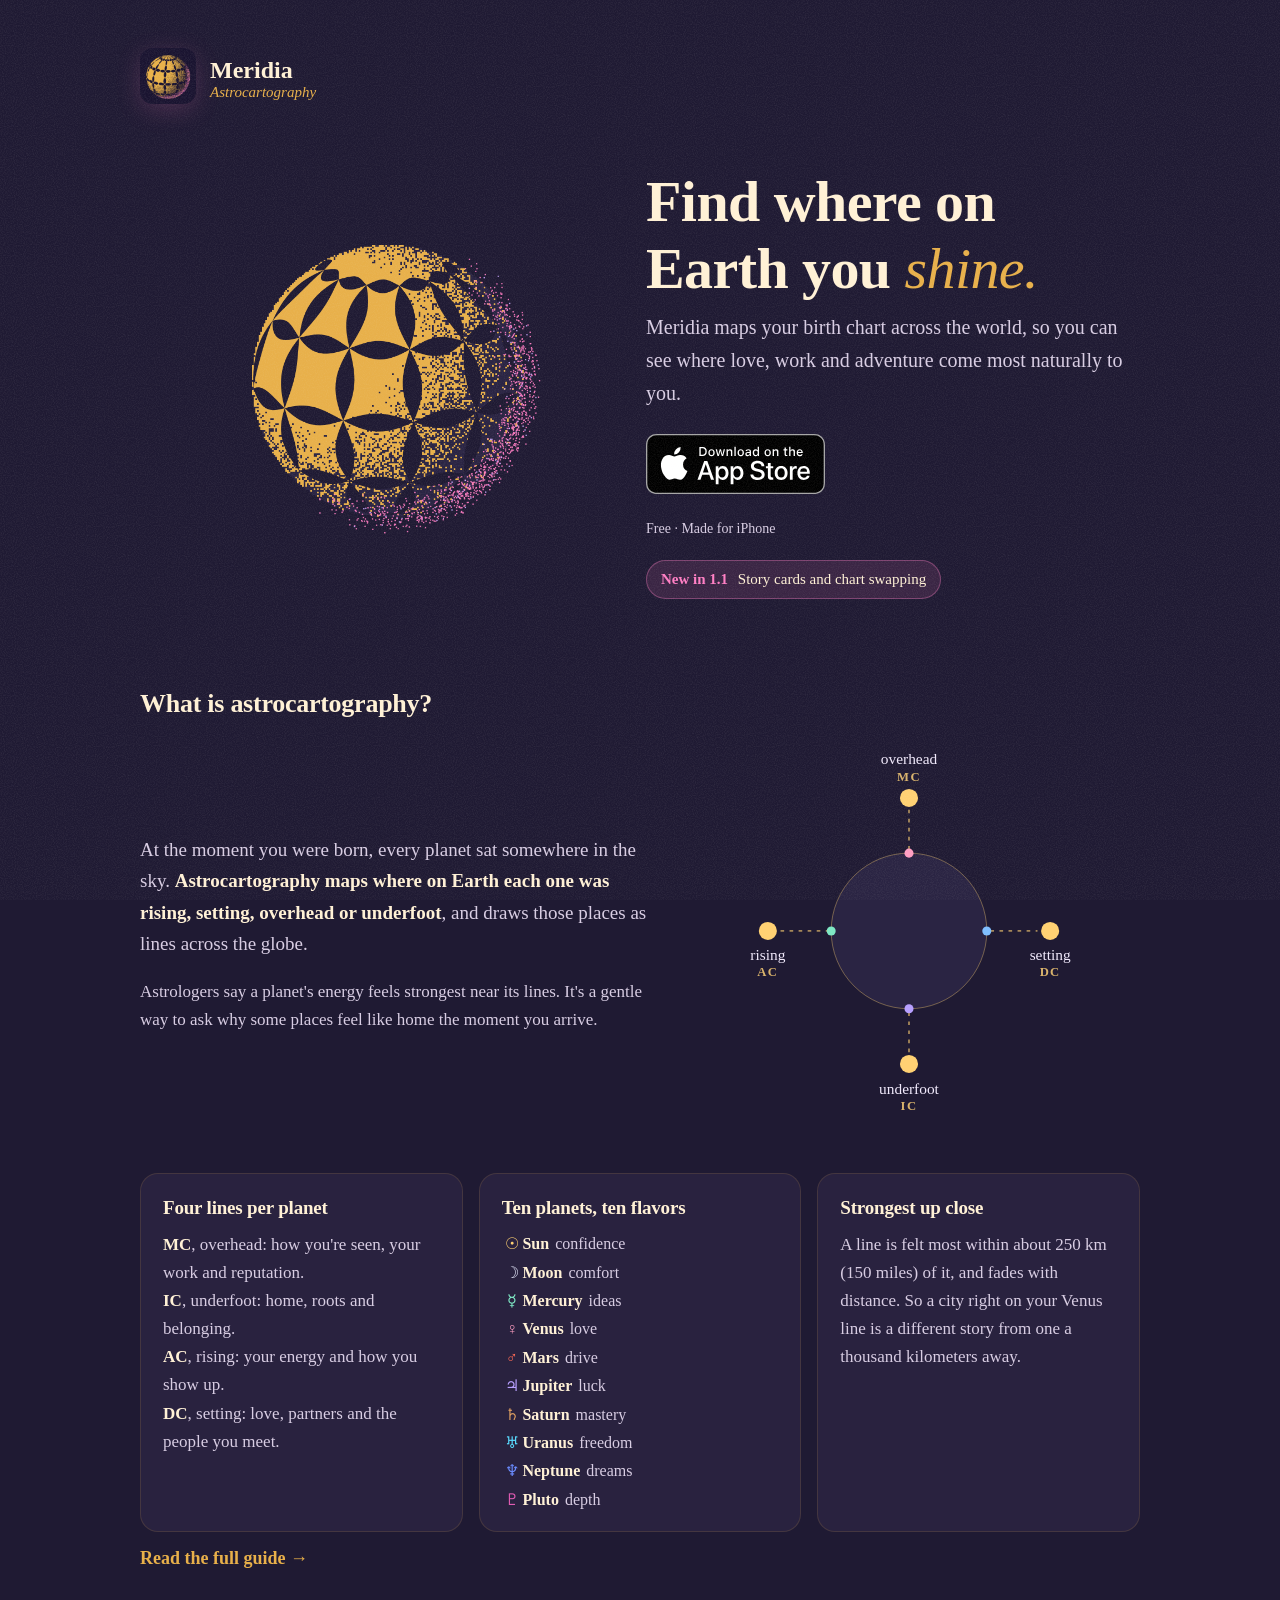
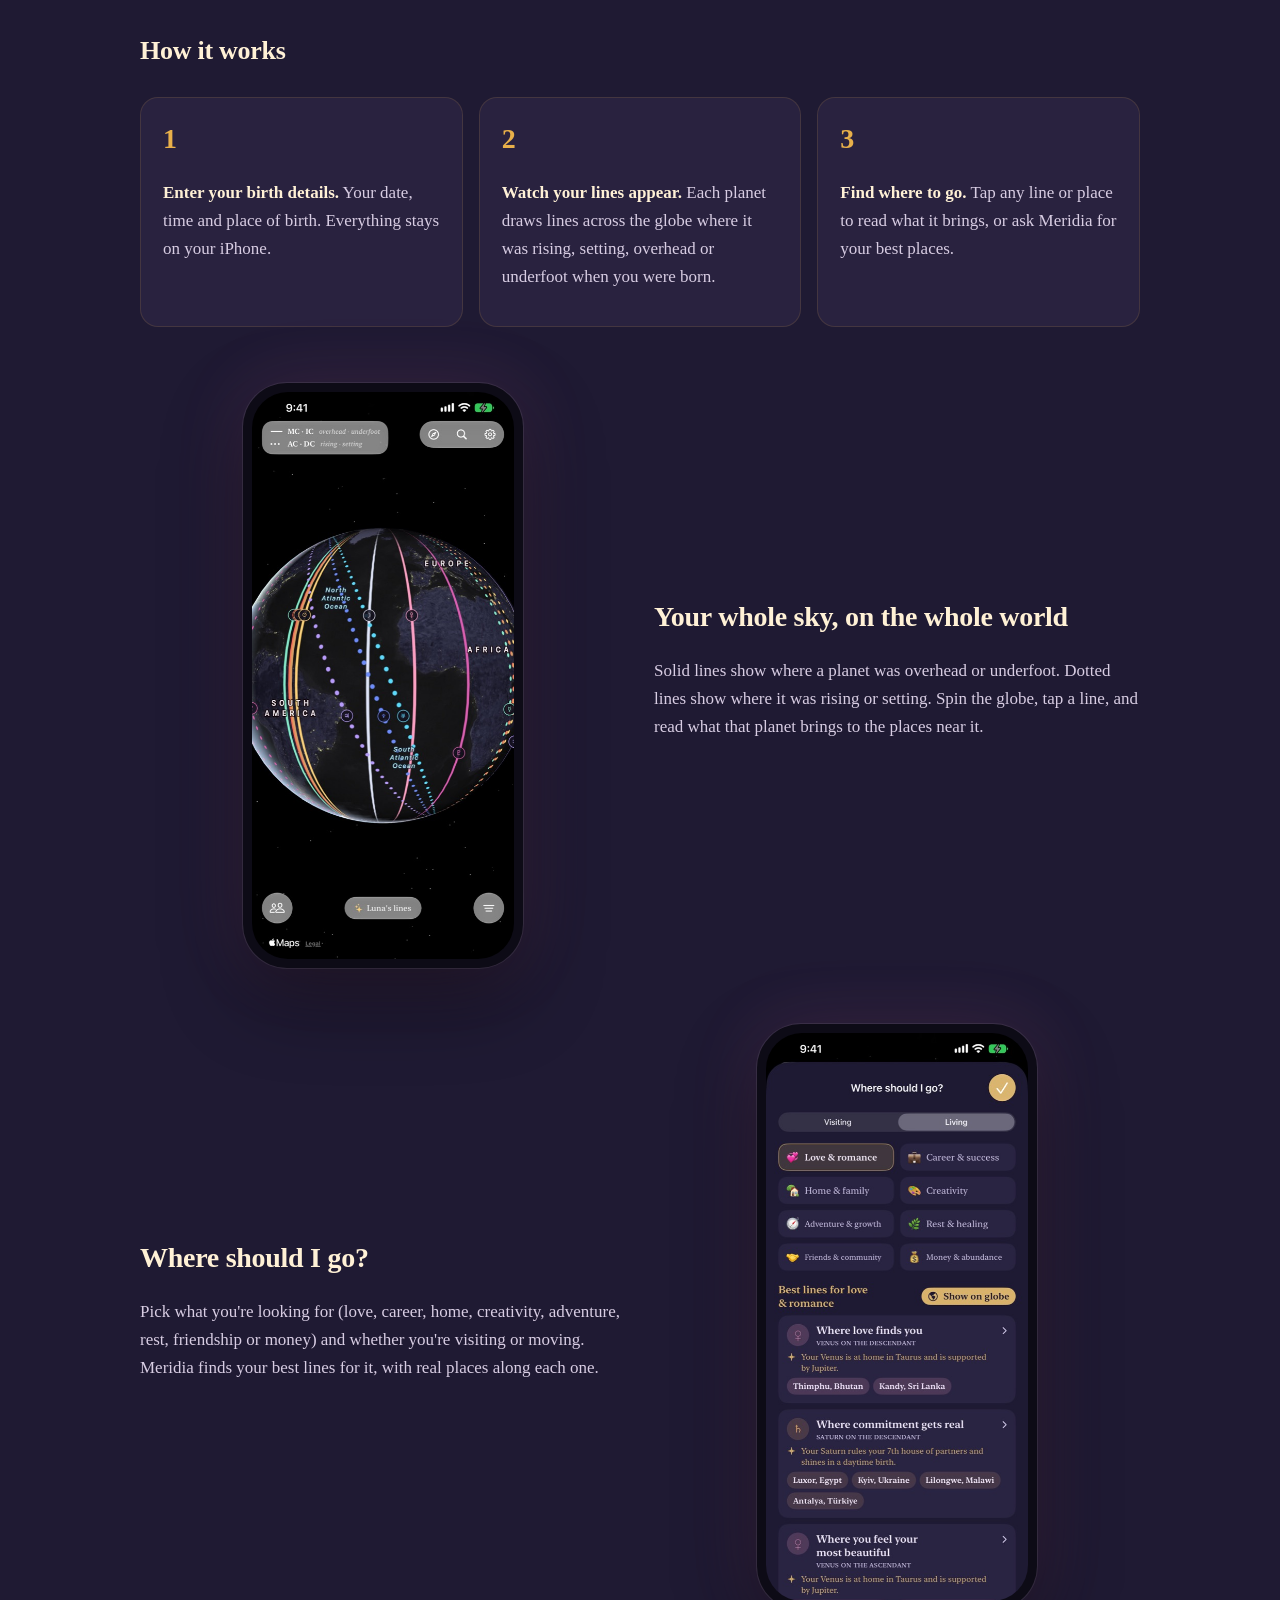
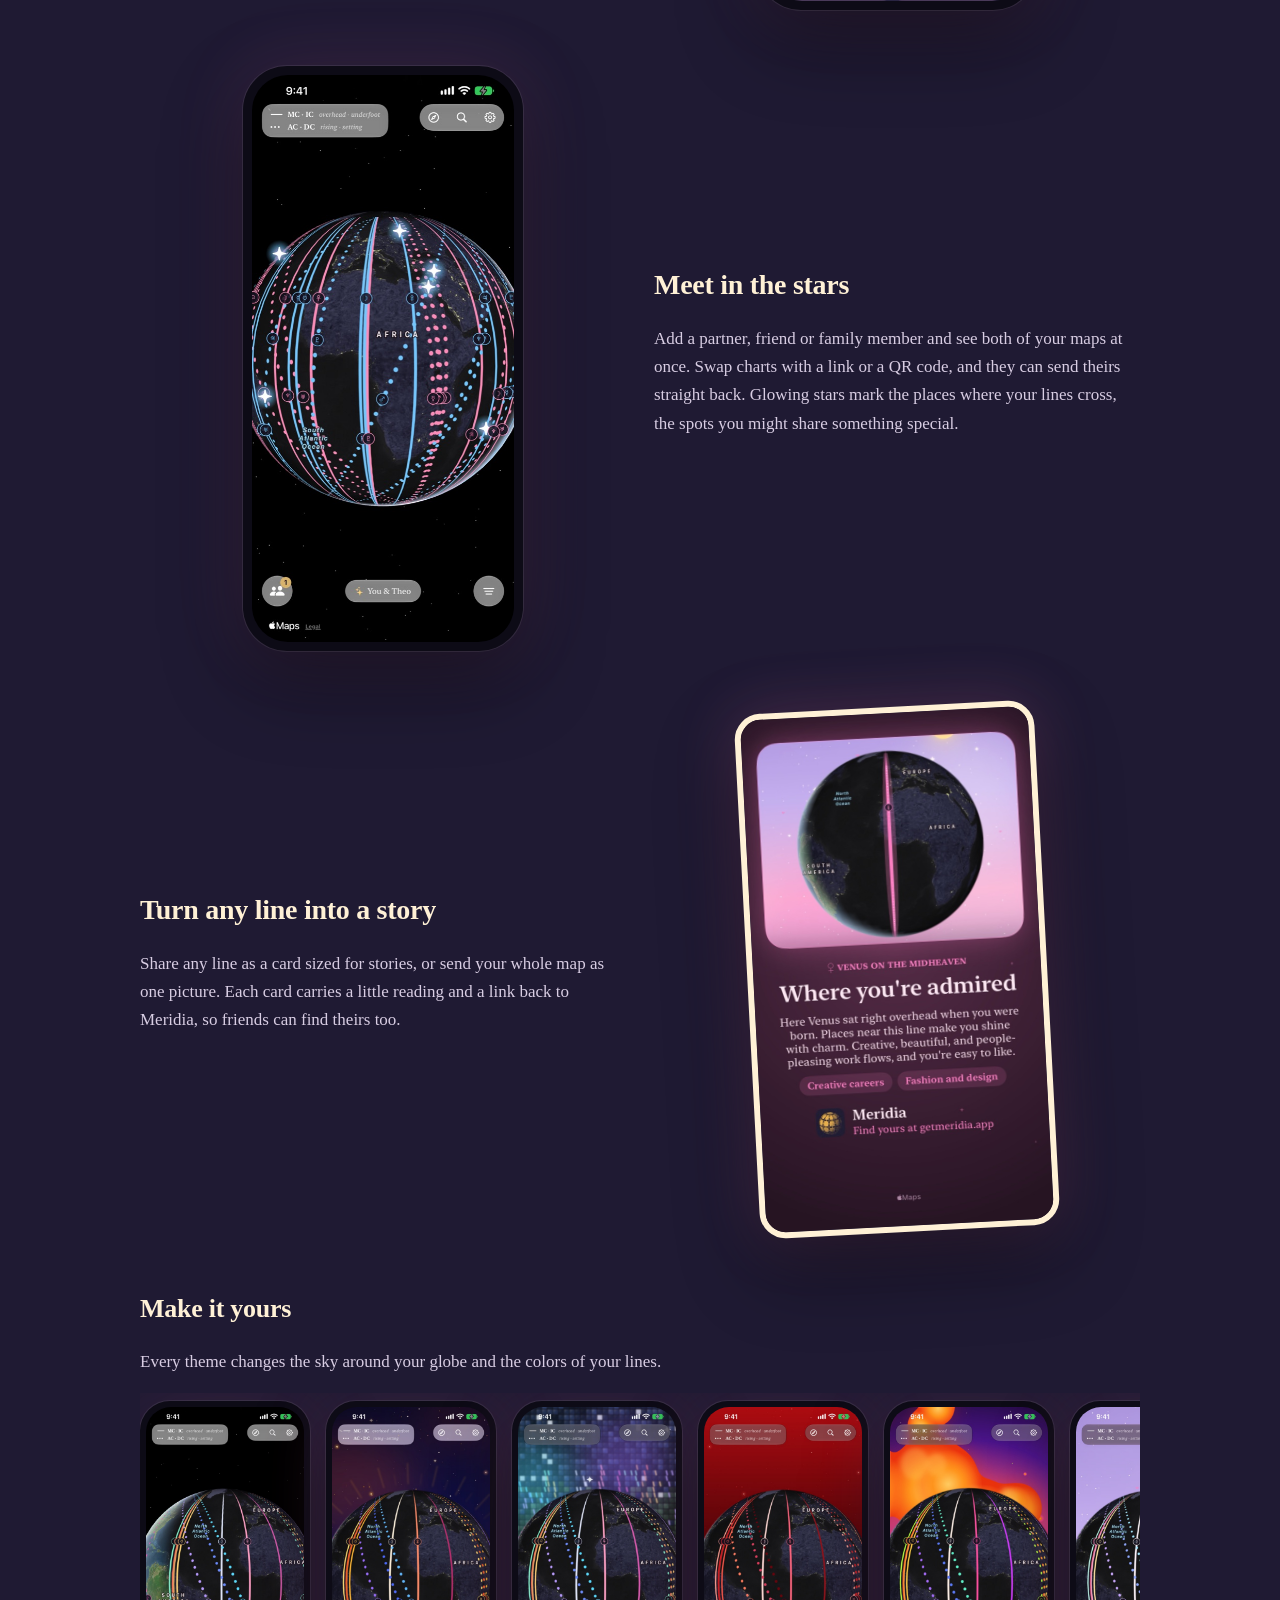
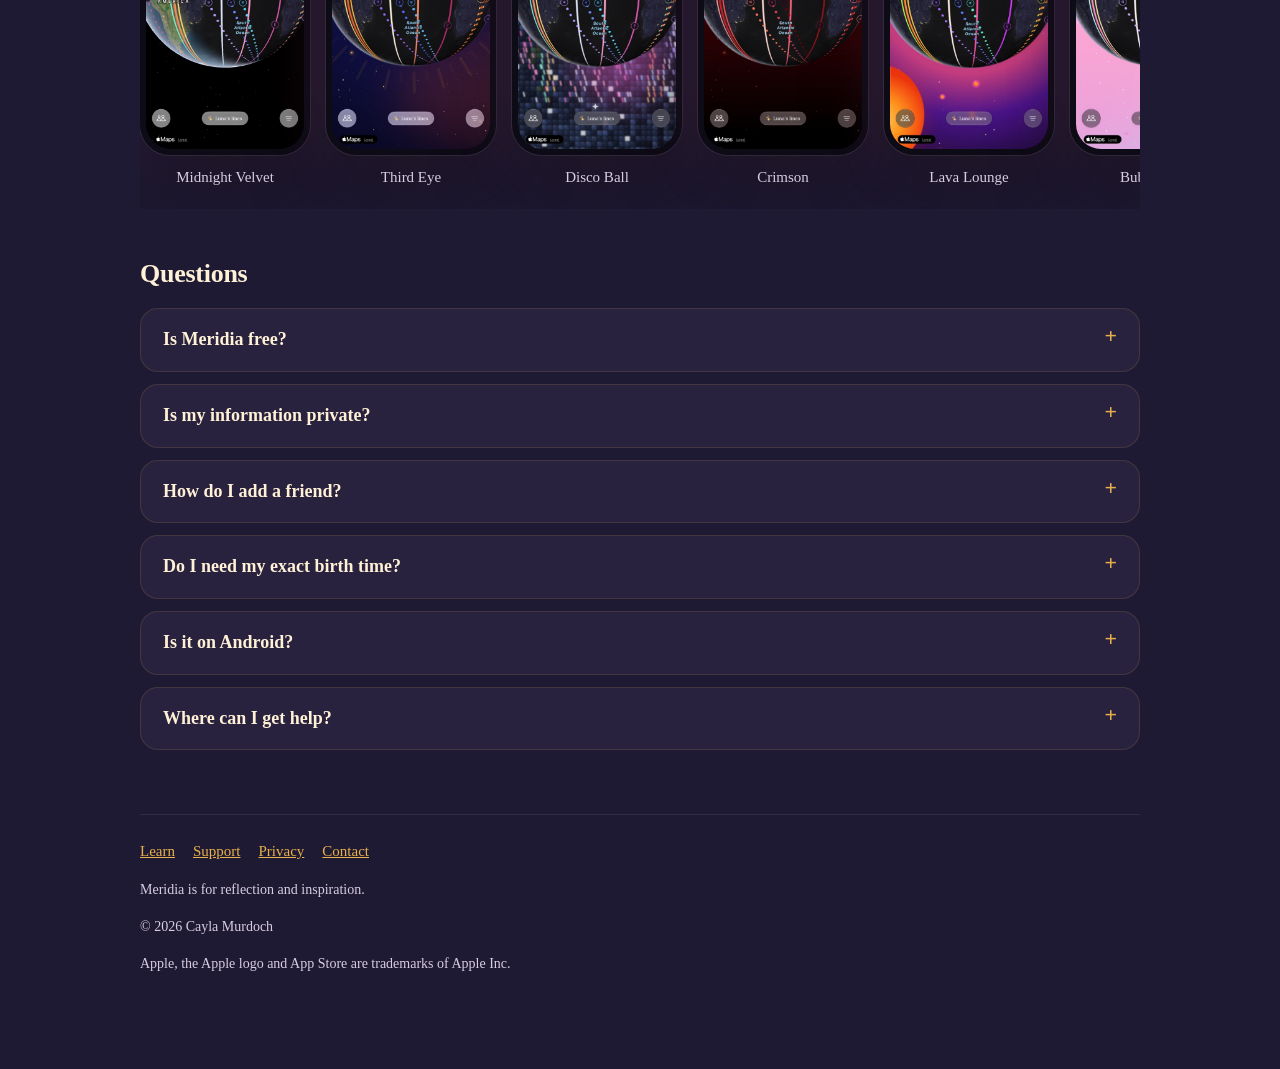
==== commit 29d06df9: "Meridia 1.1: night print look (New York serif, icon-style globe with pink edge, grain), story card s" ====
--- a/index.html
+++ b/index.html
@@ -12,7 +12,7 @@
 <meta property="og:image" content="https://getmeridia.app/share.png">
 <meta property="og:image:width" content="1200">
 <meta property="og:image:height" content="630">
-<meta property="og:image:alt" content="Four iPhones fanned out showing Meridia globes in different themes, next to the words Find where on Earth you shine.">
+<meta property="og:image:alt" content="Meridia Astrocartography: a stippled gold globe crossed by pink and lilac lines on a navy sky.">
 <meta name="twitter:card" content="summary_large_image">
 <meta name="twitter:title" content="Meridia: Astro Map">
 <meta name="twitter:description" content="Find where on Earth you shine.">
@@ -33,6 +33,14 @@
   .badge { display: inline-block; margin: 4px 0; }
   .badge img { display: block; height: 60px; width: auto; }
   .note { font-size: 14px; margin-top: 10px; }
+  .orb { position: relative; }
+  .orb canvas { position: relative; }
+  .new { display: inline-block; font-size: 15px; color: var(--text); margin: 6px 0 0; padding: 6px 14px; border-radius: 999px;
+    background: rgba(255,126,196,0.12); border: 1px solid rgba(255,126,196,0.35); }
+  .new b { color: var(--pink); font-weight: 600; margin-right: 6px; }
+  .story { width: min(300px, 74vw); margin: 0 auto; transform: rotate(-3deg); }
+  .story img { display: block; width: 100%; border-radius: 26px; border: 6px solid var(--text);
+    box-shadow: 0 30px 80px rgba(0,0,0,0.45), 0 0 60px rgba(255,126,196,0.22); }
   .steps { display: grid; grid-template-columns: repeat(auto-fit, minmax(220px, 1fr)); gap: 16px; margin: 24px 0 56px; }
   .steps .card { margin: 0; }
   .steps b { display: block; color: var(--gold); font-size: 28px; margin-bottom: 4px; }
@@ -41,10 +49,10 @@
     .hero { grid-template-columns: 1fr 1fr; text-align: left; align-items: center; }
     .hero p.lede { margin-left: 0; }
     .feature { grid-template-columns: 1fr 1fr; }
-    .feature.flip .phone { order: 2; }
+    .feature.flip .phone, .feature.flip .story { order: 2; }
   }
   .phone { width: min(280px, 72vw); margin: 0 auto; border-radius: 44px; padding: 9px; background: #0d0b16;
-           box-shadow: 0 0 0 1px rgba(255,255,255,0.08), 0 30px 80px rgba(0,0,0,0.45); }
+           box-shadow: 0 0 0 1px rgba(255,255,255,0.08), 0 30px 80px rgba(0,0,0,0.45), 0 0 70px rgba(255,126,196,0.14); }
   .phone img { display: block; width: 100%; border-radius: 36px; }
   .feature h2 { margin-top: 0; font-size: 28px; }
   .themes { display: flex; gap: 16px; overflow-x: auto; padding: 8px 4px 20px; scroll-snap-type: x mandatory; }
@@ -65,7 +73,7 @@
   .planets span { display: inline-block; width: 1.3em; text-align: center; }
   .more { margin: 0 0 56px; font-size: 18px; }
   .more a { text-decoration: none; font-weight: 600; }
-  .faq details { background: var(--raised); border-radius: 18px; padding: 16px 22px; margin: 12px 0; }
+  .faq details { background: var(--raised); border: 1px solid rgba(232,176,74,0.14); border-radius: 18px; padding: 16px 22px; margin: 12px 0; }
   .faq summary { cursor: pointer; color: var(--text); font-weight: 600; font-size: 18px; list-style: none; }
   .faq summary::-webkit-details-marker { display: none; }
   .faq summary::after { content: "+"; float: right; color: var(--gold); font-size: 22px; line-height: 1; }
@@ -77,15 +85,18 @@
 </head>
 <body>
 <main class="home">
-<header><a href="/"><img src="icon.png" alt=""></a><a href="/">Meridia</a></header>
+<header><a href="/"><img src="icon.png" alt=""></a><a href="/">Meridia<em>Astrocartography</em></a></header>
 
 <section class="hero">
-  <canvas id="globe" width="720" height="720" role="img" aria-label="A spinning gold globe crossed by planet lines"></canvas>
-  <div>
-    <h1>Find where on Earth you shine.</h1>
+  <div class="orb">
+  <canvas id="globe" width="720" height="720" role="img" aria-label="A slowly turning gold globe with a pink glow on its shadow side"></canvas>
+  </div>
+  <div>
+    <h1>Find where on Earth you <em>shine.</em></h1>
     <p class="lede">Meridia maps your birth chart across the world, so you can see where love, work and adventure come most naturally to you.</p>
     <a class="badge" href="https://apps.apple.com/us/app/meridia-astro-map/id6824362339?pt=128672122&amp;ct=website&amp;mt=8"><img src="app-store-badge.svg" alt="Download on the App Store" width="180" height="60"></a>
     <p class="note">Free · Made for iPhone</p>
+    <p class="new"><b>New in 1.1</b> Story cards and chart swapping</p>
   </div>
 </section>
 
@@ -167,7 +178,7 @@
   <div class="phone"><img src="shots/where.jpg" alt="The Where should I go screen with goals like love, career and home" loading="lazy"></div>
   <div>
     <h2>Where should I go?</h2>
-    <p>Pick what you're looking for (love, career, home, creativity, adventure, rest) and whether you're visiting or moving. Meridia finds your best lines for it, with real places along each one.</p>
+    <p>Pick what you're looking for (love, career, home, creativity, adventure, rest, friendship or money) and whether you're visiting or moving. Meridia finds your best lines for it, with real places along each one.</p>
   </div>
 </section>
 
@@ -175,7 +186,15 @@
   <div class="phone"><img src="shots/together.jpg" alt="Two people's lines on the globe with glowing stars where they cross" loading="lazy"></div>
   <div>
     <h2>Meet in the stars</h2>
-    <p>Add a partner, friend or family member and see both of your maps at once. Glowing stars mark the places where your lines cross, the spots you might share something special.</p>
+    <p>Add a partner, friend or family member and see both of your maps at once. Swap charts with a link or a QR code, and they can send theirs straight back. Glowing stars mark the places where your lines cross, the spots you might share something special.</p>
+  </div>
+</section>
+
+<section class="feature flip">
+  <div class="story"><img src="shots/story.jpg" alt="A Meridia story card for Venus on the Midheaven, titled Where you're admired, with a globe and a short reading" loading="lazy"></div>
+  <div>
+    <h2>Turn any line into a story</h2>
+    <p>Share any line as a card sized for stories, or send your whole map as one picture. Each card carries a little reading and a link back to Meridia, so friends can find theirs too.</p>
   </div>
 </section>
 
@@ -198,6 +217,7 @@
 <section class="faq">
   <details><summary>Is Meridia free?</summary><p>Yes! <a href="https://apps.apple.com/us/app/meridia-astro-map/id6824362339?pt=128672122&amp;ct=website&amp;mt=8">Download Meridia</a> free on the App Store.</p></details>
   <details><summary>Is my information private?</summary><p>Yes! Your birth details and your people stay on your iPhone. There are no accounts, no ads and no tracking. <a href="/privacy">Read the privacy policy</a>.</p></details>
+  <details><summary>How do I add a friend?</summary><p>Tap the people button and share your chart with a QR code or a link. When your friend opens it, you're added to their people, and Meridia offers to send theirs straight back. Comparing works best with exact birth times for both of you.</p></details>
   <details><summary>Do I need my exact birth time?</summary><p>It helps a lot, since four minutes moves a line about 100 km. If you only know roughly when you were born, Meridia shows soft bands covering everywhere your lines could be. Comparing with friends needs exact times for both of you.</p></details>
   <details><summary>Is it on Android?</summary><p>Not yet. Meridia is made for iPhone.</p></details>
   <details><summary>Where can I get help?</summary><p>Visit <a href="/support">Support</a> or email <a href="mailto:meridia.support@gmail.com">meridia.support@gmail.com</a>.</p></details>
@@ -212,16 +232,16 @@
 </main>
 
 <script>
-// A slowly turning gold globe with planet lines, printed with a soft grain,
-// in the style of the app icon. Still when Reduce Motion is on.
+// A slowly turning stippled gold globe with the app icon's petal lattice and a pink print
+// edge on its shadow side, like the App Store header. Still when Reduce Motion is on.
 (function () {
   const canvas = document.getElementById('globe');
   const ctx = canvas.getContext('2d');
-  const W = canvas.width, R = W * 0.36, C = W / 2;
+  const W = canvas.width, R = W * 0.34, C = W / 2;
   const calm = window.matchMedia('(prefers-reduced-motion: reduce)').matches;
-  const tilt = 0.35;
-  // The grainy gold ball, printed once like the app icon (light from the
-  // upper left), then reused every frame.
+  const tilt = 0.32, velvet = '#1f1a33';
+  const lightAt = (x, y, z) => Math.max(0, -0.55 * x - 0.35 * y + 0.76 * z);
+  // The grainy gold ball, printed once (light from the upper left).
   const ball = document.createElement('canvas');
   ball.width = ball.height = W;
   (function () {
@@ -229,9 +249,7 @@
     for (let py = 0; py < W; py += cell) for (let px = 0; px < W; px += cell) {
       const x = (px - C) / R, y = (py - C) / R, r2 = x * x + y * y;
       if (r2 >= 1) continue;
-      const z = Math.sqrt(1 - r2);
-      const light = Math.max(0, -0.55 * x - 0.35 * y + 0.76 * z);
-      const gold = Math.random() < 0.12 + 0.88 * Math.min(1, light * 1.25);
+      const gold = Math.random() < 0.1 + 0.9 * Math.min(1, lightAt(x, y, Math.sqrt(1 - r2)) * 1.3);
       const [cr, cg, cb] = gold ? [232, 176, 74] : [42, 36, 67];
       for (let oy = 0; oy < cell; oy++) for (let ox = 0; ox < cell; ox++) {
         const i = ((py + oy) * W + px + ox) * 4;
@@ -240,46 +258,59 @@
     }
     b.putImageData(img, 0, 0);
   })();
-  const lines = [
-    { lon: 0.2, color: '#ffd173' }, { lon: 1.1, color: '#ff9ec2' },
-    { lon: 2.3, color: '#80bfff' }, { lon: 3.4, color: '#b8a0ff' },
-    { lon: 4.6, color: '#7fe8c4' }, { lon: 5.5, color: '#ffb067' },
-  ];
+  // Pink print edge: stipple gathered on the shadow rim, spilling just past it.
+  const glow = document.createElement('canvas');
+  glow.width = glow.height = W;
+  (function () {
+    const g = glow.getContext('2d');
+    for (let i = 0; i < 9000; i++) {
+      const ang = Math.random() * Math.PI * 2, r = 0.78 + Math.random() * 0.34;
+      const x = Math.cos(ang) * r, y = Math.sin(ang) * r;
+      const ux = Math.cos(ang), uy = Math.sin(ang);
+      const shade = Math.max(0, 0.55 * ux + 0.35 * uy);          // facing away from the light
+      const rim = Math.exp(-Math.pow((r - 1) / 0.09, 2));
+      if (Math.random() > shade * rim * 1.4) continue;
+      g.fillStyle = Math.random() < 0.9 ? "rgba(255,126,196,0.9)" : "rgba(201,167,255,0.9)";
+      g.fillRect(C + x * R, C + y * R, 2.4, 2.4);
+    }
+  })();
   function project(lat, lon, spin) {
     const x = Math.cos(lat) * Math.sin(lon + spin), z0 = Math.cos(lat) * Math.cos(lon + spin), y0 = Math.sin(lat);
     const y = y0 * Math.cos(tilt) - z0 * Math.sin(tilt), z = y0 * Math.sin(tilt) + z0 * Math.cos(tilt);
     return [C + x * R, C - y * R, z];
   }
+  // Petal lattice like the icon: dark lenses along meridians and parallels.
+  const deg = Math.PI / 180, parallels = [-62, -31, 0, 31, 62].map(v => v * deg);
+  const meridians = Array.from({ length: 12 }, (_, i) => i * 30 * deg);
+  const petals = [];
+  for (const lon of meridians) for (let k = 0; k < parallels.length - 1; k++)
+    petals.push({ along: 'lat', at: lon, from: parallels[k], to: parallels[k + 1] });
+  for (const lat of parallels) for (const lon of meridians)
+    petals.push({ along: 'lon', at: lat, from: lon, to: lon + 30 * deg });
+  function petalPath(p, spin) {
+    const n = 14, a = [], b = [];
+    for (let i = 0; i <= n; i++) {
+      const t = i / n, v = p.from + (p.to - p.from) * t, w = 0.12 * Math.sin(Math.PI * t) * Math.abs(p.to - p.from) / 0.54;
+      let p1, p2;
+      if (p.along === 'lat') { const dl = w / Math.max(0.3, Math.cos(v)) * 0.6; p1 = project(v, p.at - dl, spin); p2 = project(v, p.at + dl, spin); }
+      else { const dl = w * 0.6; p1 = project(p.at - dl, v, spin); p2 = project(p.at + dl, v, spin); }
+      if (p1[2] < 0.03 || p2[2] < 0.03) return null;
+      a.push(p1); b.push(p2);
+    }
+    const path = new Path2D();
+    path.moveTo(a[0][0], a[0][1]);
+    for (const q of a) path.lineTo(q[0], q[1]);
+    for (const q of b.reverse()) path.lineTo(q[0], q[1]);
+    path.closePath();
+    return path;
+  }
   function draw(t) {
-    const spin = calm ? 0.6 : t / 9000;
+    const spin = calm ? 0.4 : t / 12000;
     ctx.clearRect(0, 0, W, W);
-    // Soft halo.
-    const halo = ctx.createRadialGradient(C, C, R * 0.9, C, C, C * 0.98);
-    halo.addColorStop(0, 'rgba(217,179,108,0.18)'); halo.addColorStop(1, 'rgba(217,179,108,0)');
-    ctx.fillStyle = halo; ctx.fillRect(0, 0, W, W);
-    // Sphere with grainy shading, lit from the upper left.
     ctx.drawImage(ball, 0, 0);
-    // Planet lines: solid meridians and dotted curves, front side only.
-    // Each line is a dark cut in the gold with its color glowing inside.
-    ctx.lineCap = 'round';
-    for (const [i, line] of lines.entries()) {
-      if (i % 2 === 0) {
-        const path = new Path2D(); let pen = false;
-        for (let lat = -1.45; lat <= 1.45; lat += 0.03) {
-          const [x, y, z] = project(lat, line.lon, spin);
-          if (z > 0) { pen ? path.lineTo(x, y) : path.moveTo(x, y); pen = true; } else pen = false;
-        }
-        ctx.strokeStyle = '#1f1a33'; ctx.lineWidth = 24; ctx.stroke(path);
-        ctx.strokeStyle = line.color; ctx.lineWidth = 10; ctx.stroke(path);
-      } else {
-        for (let lat = -1.4; lat <= 1.4; lat += 0.13) {
-          const [x, y, z] = project(lat, line.lon + 0.5 * Math.sin(lat * 1.4), spin);
-          if (z <= 0) continue;
-          ctx.fillStyle = '#1f1a33'; ctx.beginPath(); ctx.arc(x, y, 14, 0, Math.PI * 2); ctx.fill();
-          ctx.fillStyle = line.color; ctx.beginPath(); ctx.arc(x, y, 8, 0, Math.PI * 2); ctx.fill();
-        }
-      }
-    }
+    ctx.fillStyle = velvet;
+    for (const p of petals) { const path = petalPath(p, spin); if (path) ctx.fill(path); }
+    ctx.drawImage(glow, 0, 0);
     if (!calm) requestAnimationFrame(draw);
   }
   requestAnimationFrame(draw);
--- a/style.css
+++ b/style.css
@@ -1,16 +1,29 @@
-:root { --bg: #1f1a33; --raised: #2a2443; --text: #f1eafc; --muted: #c9c0e0; --gold: #d9b36c; }
+/* Night print: navy velvet, stippled gold, pink and lilac lines, cream New York serif.
+   Matches the app icon and the App Store header art. */
+:root {
+  --bg: #1f1a33; --raised: #29223f; --text: #fff1d6; --muted: #d8cde3; --gold: #e8b04a;
+  --pink: #ff7ec4; --lilac: #c9a7ff;
+  --serif: ui-serif, "New York", "Iowan Old Style", Georgia, serif;
+}
 * { box-sizing: border-box; }
-body { margin: 0; background: var(--bg); color: var(--text); font: 17px/1.65 "Iowan Old Style", Georgia, serif; }
-main { max-width: 680px; margin: 0 auto; padding: 48px 20px 80px; }
+html, body { overflow-x: clip; }
+body { margin: 0; background: var(--bg); color: var(--text); font: 17px/1.65 var(--serif); }
+/* Print grain over everything, like the icon and header. */
+body::before { content: ""; position: fixed; inset: 0; pointer-events: none; z-index: 10; opacity: 0.09;
+  background-image: url("data:image/svg+xml;utf8,<svg xmlns='http://www.w3.org/2000/svg' width='220' height='220'><filter id='n'><feTurbulence type='fractalNoise' baseFrequency='0.9' numOctaves='2' stitchTiles='stitch'/><feColorMatrix values='0 0 0 0 1  0 0 0 0 0.95  0 0 0 0 0.85  0 0 0 1.6 -0.6'/></filter><rect width='100%' height='100%' filter='url(%23n)'/></svg>"); }
+main { max-width: 680px; margin: 0 auto; padding: 48px 20px 80px; position: relative; }
 header { display: flex; align-items: center; gap: 14px; margin-bottom: 28px; }
-header img { width: 56px; height: 56px; border-radius: 13px; }
-header a { color: var(--text); text-decoration: none; font-size: 22px; font-weight: 600; }
-h1 { font-size: 34px; line-height: 1.2; margin: 0 0 6px; }
-h2 { font-size: 21px; color: var(--gold); margin: 36px 0 8px; }
+header img { width: 56px; height: 56px; border-radius: 13px; box-shadow: 0 6px 24px rgba(255,126,196,0.18); }
+header a { color: var(--text); text-decoration: none; font-size: 24px; font-weight: 600; line-height: 1.1; }
+header a em { display: block; color: var(--gold); font-size: 15px; font-weight: 500; }
+h1, h2, h3 { font-family: var(--serif); color: var(--text); font-weight: 600; letter-spacing: -0.01em; }
+h1 { font-size: 36px; line-height: 1.15; margin: 0 0 6px; }
+h2 { font-size: 26px; margin: 44px 0 8px; }
+h1 em, h2 em { color: var(--gold); font-weight: 500; }
 p, li { color: var(--muted); }
 strong { color: var(--text); }
 a { color: var(--gold); }
-.card { background: var(--raised); border-radius: 18px; padding: 18px 22px; margin: 18px 0; }
+.card { background: var(--raised); border: 1px solid rgba(232,176,74,0.14); border-radius: 18px; padding: 18px 22px; margin: 18px 0; }
 .small { font-size: 14px; }
 nav { margin-top: 48px; font-size: 15px; }
 nav a { margin-right: 18px; }
